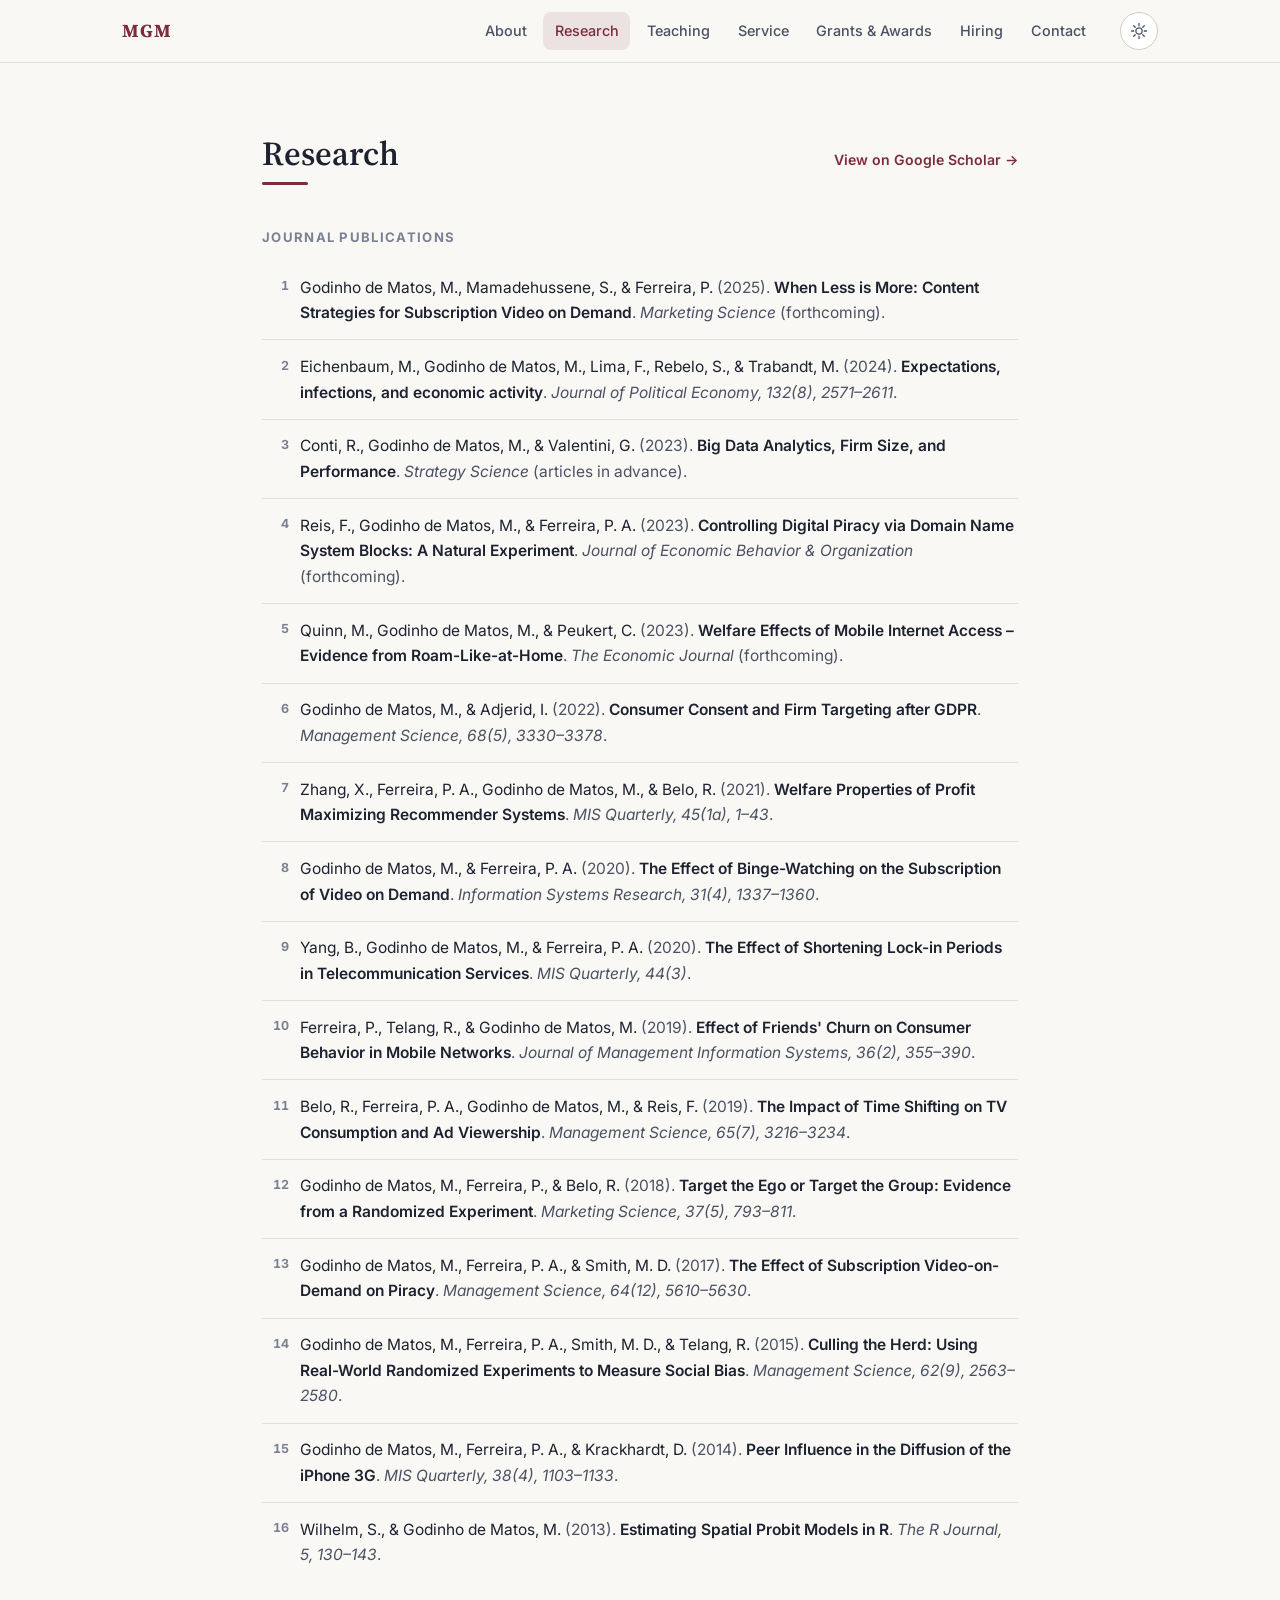
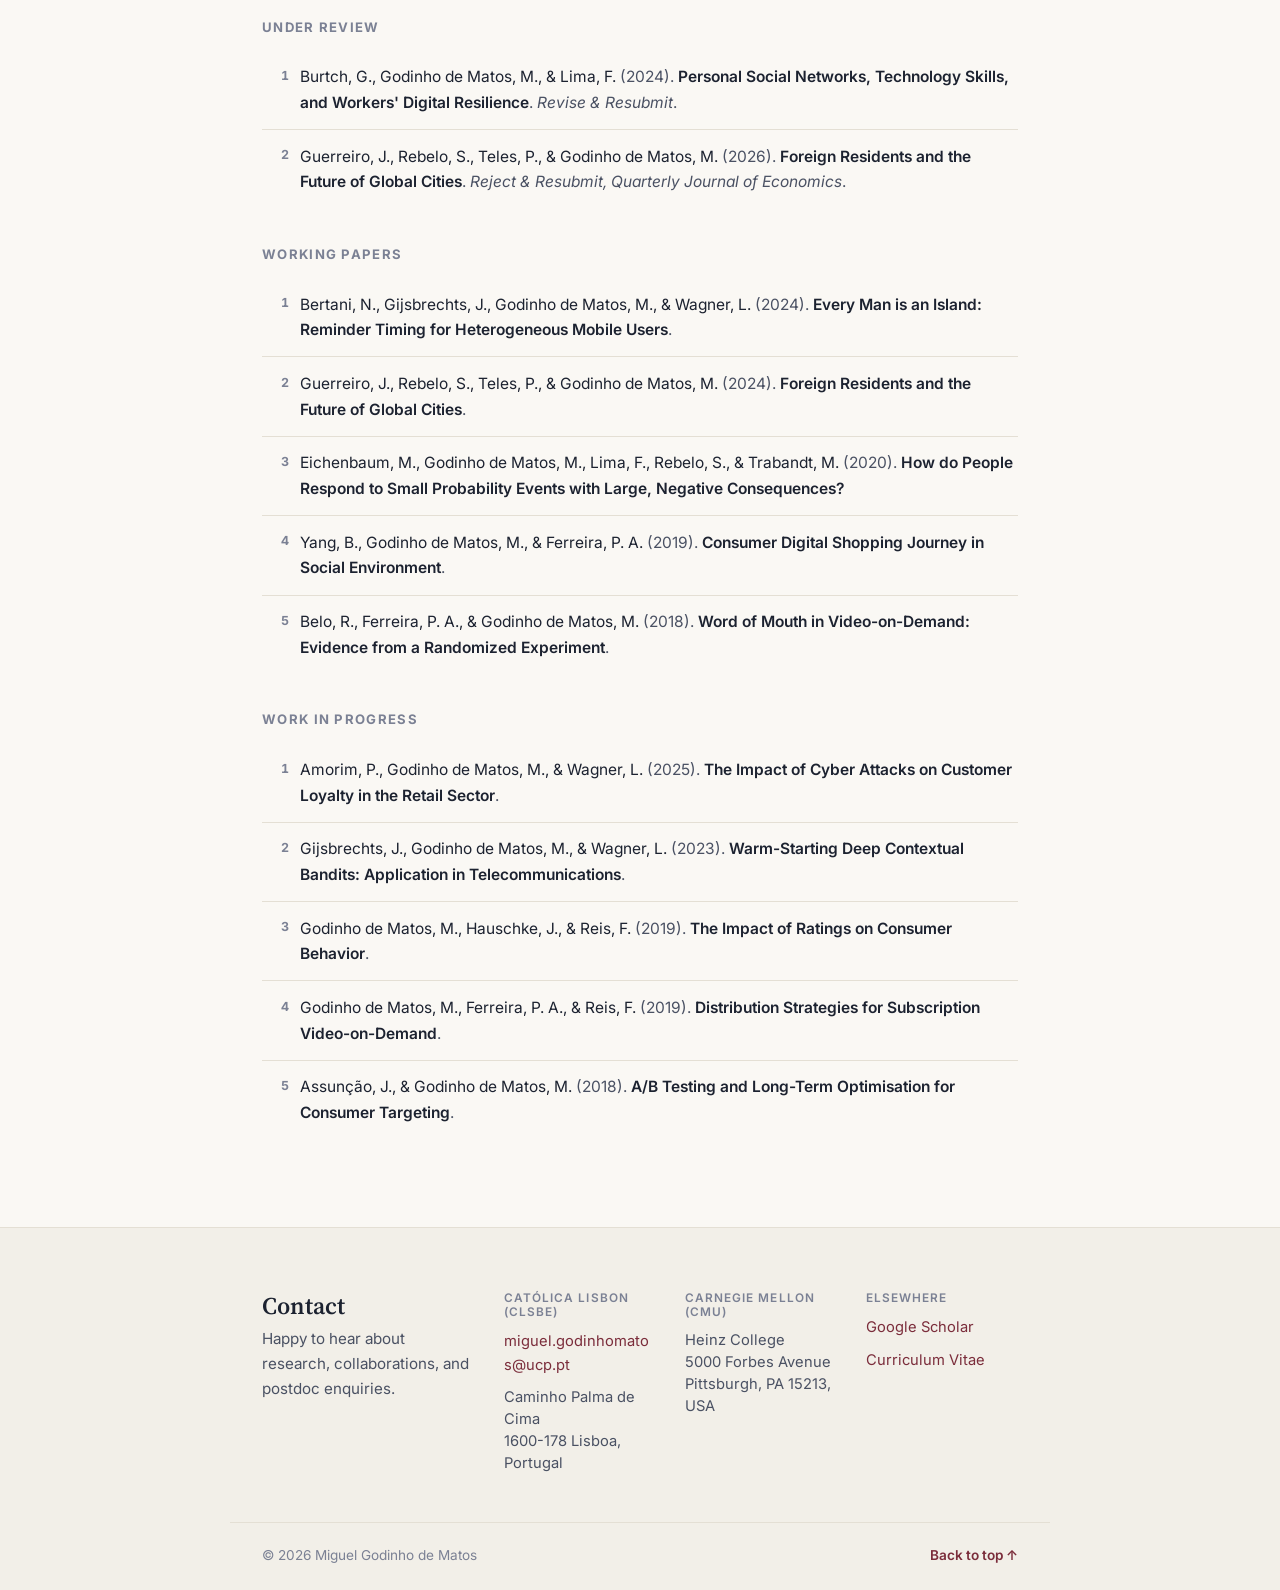
==== research.html @ f08118cf "refactor: multi-page site + content updates - Split the single scrolling page into focused pages (in" ====
<!doctype html>
<html lang="en">
<head>
<meta charset="utf-8" />
<meta name="viewport" content="width=device-width, initial-scale=1" />
<title>Research — Miguel Godinho de Matos</title>
<meta name="description" content="Publications by Miguel Godinho de Matos — journal articles, papers under review, working papers, and work in progress on the economics of digitization, consumer behavior, and big data analytics." />
<meta name="author" content="Miguel Godinho de Matos" />
<link rel="canonical" href="https://miguelgodinhomatos.github.io/research.html" />

<meta property="og:type" content="website" />
<meta property="og:title" content="Research — Miguel Godinho de Matos" />
<meta property="og:description" content="Journal publications, working papers, and work in progress." />
<meta property="og:url" content="https://miguelgodinhomatos.github.io/research.html" />
<meta property="og:image" content="https://miguelgodinhomatos.github.io/assets/headshot.jpg" />
<meta name="twitter:card" content="summary" />

<link rel="icon" href="assets/favicon.svg" type="image/svg+xml" />
<link rel="preconnect" href="https://fonts.googleapis.com" />
<link rel="preconnect" href="https://fonts.gstatic.com" crossorigin />
<link href="https://fonts.googleapis.com/css2?family=Source+Serif+4:ital,opsz,wght@0,8..60,400;0,8..60,500;0,8..60,600;0,8..60,700;1,8..60,400&family=Inter:wght@400;500;600;700&display=swap" rel="stylesheet" />
<link rel="stylesheet" href="css/style.css" />
<script>(function(){try{var t=localStorage.getItem('theme');if(!t){t=window.matchMedia&&window.matchMedia('(prefers-color-scheme: dark)').matches?'dark':'light';}document.documentElement.setAttribute('data-theme',t);}catch(e){}})();</script>
</head>
<body data-page="research">
<a class="skip-link" href="#main">Skip to content</a>

<main id="main">
  <section class="section container" id="research">
    <div class="section__head">
      <h1 class="section__title">Research</h1>
      <a class="section__link" href="https://scholar.google.pt/citations?user=0jWWRpgAAAAJ&amp;hl=pt-PT" target="_blank" rel="noopener">View on Google Scholar →</a>
    </div>

    <h2 class="subhead">Journal Publications</h2>
    <ol class="pubs">
      <li><span class="pub-authors">Godinho de Matos, M., Mamadehussene, S., &amp; Ferreira, P.</span> (2025). <span class="pub-title">When Less is More: Content Strategies for Subscription Video on Demand</span>. <span class="pub-venue">Marketing Science</span> (forthcoming).</li>
      <li><span class="pub-authors">Eichenbaum, M., Godinho de Matos, M., Lima, F., Rebelo, S., &amp; Trabandt, M.</span> (2024). <span class="pub-title">Expectations, infections, and economic activity</span>. <span class="pub-venue">Journal of Political Economy, 132(8), 2571–2611</span>.</li>
      <li><span class="pub-authors">Conti, R., Godinho de Matos, M., &amp; Valentini, G.</span> (2023). <span class="pub-title">Big Data Analytics, Firm Size, and Performance</span>. <span class="pub-venue">Strategy Science</span> (articles in advance).</li>
      <li><span class="pub-authors">Reis, F., Godinho de Matos, M., &amp; Ferreira, P. A.</span> (2023). <span class="pub-title">Controlling Digital Piracy via Domain Name System Blocks: A Natural Experiment</span>. <span class="pub-venue">Journal of Economic Behavior &amp; Organization</span> (forthcoming).</li>
      <li><span class="pub-authors">Quinn, M., Godinho de Matos, M., &amp; Peukert, C.</span> (2023). <span class="pub-title">Welfare Effects of Mobile Internet Access – Evidence from Roam-Like-at-Home</span>. <span class="pub-venue">The Economic Journal</span> (forthcoming).</li>
      <li><span class="pub-authors">Godinho de Matos, M., &amp; Adjerid, I.</span> (2022). <span class="pub-title">Consumer Consent and Firm Targeting after GDPR</span>. <span class="pub-venue">Management Science, 68(5), 3330–3378</span>.</li>
      <li><span class="pub-authors">Zhang, X., Ferreira, P. A., Godinho de Matos, M., &amp; Belo, R.</span> (2021). <span class="pub-title">Welfare Properties of Profit Maximizing Recommender Systems</span>. <span class="pub-venue">MIS Quarterly, 45(1a), 1–43</span>.</li>
      <li><span class="pub-authors">Godinho de Matos, M., &amp; Ferreira, P. A.</span> (2020). <span class="pub-title">The Effect of Binge-Watching on the Subscription of Video on Demand</span>. <span class="pub-venue">Information Systems Research, 31(4), 1337–1360</span>.</li>
      <li><span class="pub-authors">Yang, B., Godinho de Matos, M., &amp; Ferreira, P. A.</span> (2020). <span class="pub-title">The Effect of Shortening Lock-in Periods in Telecommunication Services</span>. <span class="pub-venue">MIS Quarterly, 44(3)</span>.</li>
      <li><span class="pub-authors">Ferreira, P., Telang, R., &amp; Godinho de Matos, M.</span> (2019). <span class="pub-title">Effect of Friends' Churn on Consumer Behavior in Mobile Networks</span>. <span class="pub-venue">Journal of Management Information Systems, 36(2), 355–390</span>.</li>
      <li><span class="pub-authors">Belo, R., Ferreira, P. A., Godinho de Matos, M., &amp; Reis, F.</span> (2019). <span class="pub-title">The Impact of Time Shifting on TV Consumption and Ad Viewership</span>. <span class="pub-venue">Management Science, 65(7), 3216–3234</span>.</li>
      <li><span class="pub-authors">Godinho de Matos, M., Ferreira, P., &amp; Belo, R.</span> (2018). <span class="pub-title">Target the Ego or Target the Group: Evidence from a Randomized Experiment</span>. <span class="pub-venue">Marketing Science, 37(5), 793–811</span>.</li>
      <li><span class="pub-authors">Godinho de Matos, M., Ferreira, P. A., &amp; Smith, M. D.</span> (2017). <span class="pub-title">The Effect of Subscription Video-on-Demand on Piracy</span>. <span class="pub-venue">Management Science, 64(12), 5610–5630</span>.</li>
      <li><span class="pub-authors">Godinho de Matos, M., Ferreira, P. A., Smith, M. D., &amp; Telang, R.</span> (2015). <span class="pub-title">Culling the Herd: Using Real-World Randomized Experiments to Measure Social Bias</span>. <span class="pub-venue">Management Science, 62(9), 2563–2580</span>.</li>
      <li><span class="pub-authors">Godinho de Matos, M., Ferreira, P. A., &amp; Krackhardt, D.</span> (2014). <span class="pub-title">Peer Influence in the Diffusion of the iPhone 3G</span>. <span class="pub-venue">MIS Quarterly, 38(4), 1103–1133</span>.</li>
      <li><span class="pub-authors">Wilhelm, S., &amp; Godinho de Matos, M.</span> (2013). <span class="pub-title">Estimating Spatial Probit Models in R</span>. <span class="pub-venue">The R Journal, 5, 130–143</span>.</li>
    </ol>

    <h2 class="subhead">Under Review</h2>
    <ol class="pubs">
      <li><span class="pub-authors">Burtch, G., Godinho de Matos, M., &amp; Lima, F.</span> (2024). <span class="pub-title">Personal Social Networks, Technology Skills, and Workers' Digital Resilience</span>. <span class="pub-venue">Revise &amp; Resubmit</span>.</li>
      <li><span class="pub-authors">Guerreiro, J., Rebelo, S., Teles, P., &amp; Godinho de Matos, M.</span> (2026). <span class="pub-title">Foreign Residents and the Future of Global Cities</span>. <span class="pub-venue">Reject &amp; Resubmit, Quarterly Journal of Economics</span>.</li>
    </ol>

    <h2 class="subhead">Working Papers</h2>
    <ol class="pubs">
      <li><span class="pub-authors">Bertani, N., Gijsbrechts, J., Godinho de Matos, M., &amp; Wagner, L.</span> (2024). <span class="pub-title">Every Man is an Island: Reminder Timing for Heterogeneous Mobile Users</span>.</li>
      <li><span class="pub-authors">Guerreiro, J., Rebelo, S., Teles, P., &amp; Godinho de Matos, M.</span> (2024). <span class="pub-title">Foreign Residents and the Future of Global Cities</span>.</li>
      <li><span class="pub-authors">Eichenbaum, M., Godinho de Matos, M., Lima, F., Rebelo, S., &amp; Trabandt, M.</span> (2020). <span class="pub-title">How do People Respond to Small Probability Events with Large, Negative Consequences?</span></li>
      <li><span class="pub-authors">Yang, B., Godinho de Matos, M., &amp; Ferreira, P. A.</span> (2019). <span class="pub-title">Consumer Digital Shopping Journey in Social Environment</span>.</li>
      <li><span class="pub-authors">Belo, R., Ferreira, P. A., &amp; Godinho de Matos, M.</span> (2018). <span class="pub-title">Word of Mouth in Video-on-Demand: Evidence from a Randomized Experiment</span>.</li>
    </ol>

    <h2 class="subhead">Work in Progress</h2>
    <ol class="pubs">
      <li><span class="pub-authors">Amorim, P., Godinho de Matos, M., &amp; Wagner, L.</span> (2025). <span class="pub-title">The Impact of Cyber Attacks on Customer Loyalty in the Retail Sector</span>.</li>
      <li><span class="pub-authors">Gijsbrechts, J., Godinho de Matos, M., &amp; Wagner, L.</span> (2023). <span class="pub-title">Warm-Starting Deep Contextual Bandits: Application in Telecommunications</span>.</li>
      <li><span class="pub-authors">Godinho de Matos, M., Hauschke, J., &amp; Reis, F.</span> (2019). <span class="pub-title">The Impact of Ratings on Consumer Behavior</span>.</li>
      <li><span class="pub-authors">Godinho de Matos, M., Ferreira, P. A., &amp; Reis, F.</span> (2019). <span class="pub-title">Distribution Strategies for Subscription Video-on-Demand</span>.</li>
      <li><span class="pub-authors">Assunção, J., &amp; Godinho de Matos, M.</span> (2018). <span class="pub-title">A/B Testing and Long-Term Optimisation for Consumer Targeting</span>.</li>
    </ol>
  </section>
</main>

<script src="js/layout.js"></script>
</body>
</html>
---- css/style.css ----
/* ============================================================
   Miguel Godinho de Matos — refined academic design system
   ============================================================ */

:root {
  /* Light theme */
  --bg:          #faf8f4;
  --bg-elev:     #ffffff;
  --bg-sunk:     #f2efe8;
  --text:        #1c2230;
  --text-soft:   #4a5163;
  --text-mute:   #7b8194;
  --accent:      #7b2d3b;
  --accent-soft: #a24455;
  --border:      #e4dfd4;
  --border-strong:#d3ccbd;
  --shadow:      0 1px 2px rgba(28,34,48,.04), 0 8px 24px rgba(28,34,48,.06);
  --ring:        rgba(123,45,59,.35);

  --serif: "Source Serif 4", Georgia, "Times New Roman", serif;
  --sans: "Inter", -apple-system, BlinkMacSystemFont, "Segoe UI", Roboto, sans-serif;

  --maxw: 820px;
  --gap: clamp(1.25rem, 4vw, 3rem);
  --radius: 12px;
}

[data-theme="dark"] {
  --bg:          #16161a;
  --bg-elev:     #1e1e24;
  --bg-sunk:     #101013;
  --text:        #ece7dd;
  --text-soft:   #b9b3a7;
  --text-mute:   #8b8578;
  --accent:      #d98a97;
  --accent-soft: #e6a4af;
  --border:      #2c2c34;
  --border-strong:#3a3a44;
  --shadow:      0 1px 2px rgba(0,0,0,.3), 0 10px 30px rgba(0,0,0,.35);
  --ring:        rgba(217,138,151,.4);
}

* { box-sizing: border-box; }

html { scroll-behavior: smooth; }
@media (prefers-reduced-motion: reduce) { html { scroll-behavior: auto; } }

body {
  margin: 0;
  padding-top: 62px; /* reserve fixed-header height so injected nav causes no jump */
  font-family: var(--sans);
  font-size: 1.02rem;
  line-height: 1.65;
  color: var(--text);
  background: var(--bg);
  -webkit-font-smoothing: antialiased;
  text-rendering: optimizeLegibility;
  transition: background-color .3s ease, color .3s ease;
}

[id] { scroll-margin-top: 78px; } /* keep anchored targets clear of the fixed header */

.container { width: 100%; max-width: var(--maxw); margin: 0 auto; padding: 0 clamp(1.1rem, 5vw, 2rem); }

a { color: var(--accent); text-decoration: none; }
a:hover { color: var(--accent-soft); text-decoration: underline; text-underline-offset: 3px; }

h1, h2, h3 { font-family: var(--serif); font-weight: 600; line-height: 1.15; color: var(--text); }

:focus-visible { outline: 3px solid var(--ring); outline-offset: 3px; border-radius: 4px; }

.skip-link {
  position: absolute; left: -999px; top: 0; z-index: 200;
  background: var(--accent); color: #fff; padding: .6rem 1rem; border-radius: 0 0 8px 0;
}
.skip-link:focus { left: 0; }

/* ---------- Header / nav ---------- */
.site-header {
  position: fixed; top: 0; left: 0; right: 0; z-index: 100;
  background: color-mix(in srgb, var(--bg) 90%, transparent);
  backdrop-filter: saturate(180%) blur(12px);
  border-bottom: 1px solid var(--border);
}
.nav { display: flex; align-items: center; gap: 1rem; height: 62px; max-width: 1100px; }
.nav__brand { display: flex; align-items: center; }
.nav__monogram {
  font-family: var(--serif); font-weight: 700; letter-spacing: .06em;
  font-size: 1.15rem; color: var(--accent);
}
.nav__monogram:hover { color: var(--accent-soft); }

.nav__menu {
  display: flex; gap: .35rem; list-style: none; margin: 0; padding: 0;
  margin-left: auto;
}
.nav__menu a {
  display: block; color: var(--text-soft); font-size: .9rem; font-weight: 500;
  padding: .45rem .7rem; border-radius: 8px; text-decoration: none;
  transition: color .2s, background-color .2s;
}
.nav__menu a:hover { color: var(--text); background: var(--bg-sunk); }
.nav__menu a.is-active { color: var(--accent); background: color-mix(in srgb, var(--accent) 10%, transparent); }

.nav__toggle { display: none; }

.theme-toggle {
  margin-left: .4rem; flex: none;
  width: 38px; height: 38px; padding: 0; border-radius: 50%;
  border: 1px solid var(--border-strong); background: var(--bg-elev);
  color: var(--text-soft); cursor: pointer; display: grid; place-items: center;
  transition: background-color .2s, color .2s, border-color .2s;
}
.theme-toggle:hover { color: var(--accent); border-color: var(--accent); }
.theme-toggle svg { width: 18px; height: 18px; fill: none; stroke: currentColor; stroke-width: 1.7; stroke-linecap: round; stroke-linejoin: round; }
.theme-toggle__moon { display: none; }
[data-theme="dark"] .theme-toggle__sun { display: none; }
[data-theme="dark"] .theme-toggle__moon { display: block; }

/* ---------- Hero ---------- */
.hero {
  display: grid; grid-template-columns: 260px 1fr; gap: clamp(1.5rem, 5vw, 3.5rem);
  align-items: center; padding: clamp(2.5rem, 7vw, 5rem) clamp(1.1rem, 5vw, 2rem);
  max-width: 1000px;
}
.hero__photo img {
  width: 100%; max-width: 260px; height: auto; border-radius: var(--radius);
  box-shadow: var(--shadow); border: 1px solid var(--border);
  display: block;
}
.hero__eyebrow { color: var(--text-mute); font-size: .82rem; letter-spacing: .14em; text-transform: uppercase; margin: 0 0 .5rem; }
.hero__name { font-size: clamp(2.4rem, 6vw, 3.6rem); margin: 0 0 .5rem; letter-spacing: -.01em; }
.hero__title { font-size: clamp(1.05rem, 2.5vw, 1.3rem); color: var(--accent); font-weight: 600; margin: 0 0 1.2rem; }
.hero__affil { list-style: none; margin: 0 0 1.6rem; padding: 0; color: var(--text-soft); font-size: .96rem; }
.hero__affil li { padding: .12rem 0 .12rem 1.1rem; position: relative; }
.hero__affil li::before { content: ""; position: absolute; left: 0; top: .72em; width: 6px; height: 6px; border-radius: 50%; background: var(--accent); opacity: .55; }

.hero__actions { display: flex; flex-wrap: wrap; gap: .7rem; }
.btn {
  display: inline-block; padding: .6rem 1.15rem; border-radius: 999px;
  border: 1px solid var(--border-strong); background: var(--bg-elev);
  color: var(--text); font-size: .9rem; font-weight: 600; text-decoration: none;
  transition: transform .15s, background-color .2s, border-color .2s, color .2s;
}
.btn:hover { text-decoration: none; border-color: var(--accent); color: var(--accent); transform: translateY(-1px); }
.btn--primary { background: var(--accent); border-color: var(--accent); color: #fff; }
.btn--primary:hover { background: var(--accent-soft); border-color: var(--accent-soft); color: #fff; }

/* ---------- Sections ---------- */
.section { padding: clamp(2.5rem, 6vw, 4.5rem) clamp(1.1rem, 5vw, 2rem); border-top: 1px solid var(--border); }
main > .section:first-child { border-top: 0; } /* dedicated pages: no rule under the header */
.section__title { font-size: clamp(1.6rem, 4vw, 2.1rem); margin: 0 0 1.6rem; }
.section__title::after { content: ""; display: block; width: 46px; height: 3px; background: var(--accent); margin-top: .6rem; border-radius: 2px; }
.section__head { display: flex; align-items: baseline; justify-content: space-between; flex-wrap: wrap; gap: .5rem; }
.section__head .section__title { margin-bottom: 1.4rem; }
.section__link { font-size: .88rem; font-weight: 600; white-space: nowrap; }

.subhead {
  font-family: var(--sans); font-size: .82rem; font-weight: 700; letter-spacing: .1em;
  text-transform: uppercase; color: var(--text-mute); margin: 2.4rem 0 1rem;
}
.subhead:first-of-type { margin-top: 1.4rem; }

.section__more { margin: 2rem 0 0; }
.section__more a { font-weight: 600; }

.prose p { color: var(--text-soft); margin: 0 0 1rem; }
.prose strong, .feature-list strong { color: var(--text); }

.feature-list { list-style: none; margin: 1.2rem 0 0; padding: 0; }
.feature-list li { position: relative; padding: 0 0 0 1.4rem; margin-bottom: .8rem; color: var(--text-soft); }
.feature-list li::before { content: ""; position: absolute; left: 0; top: .58em; width: 8px; height: 8px; border-radius: 2px; background: var(--accent); opacity: .6; transform: rotate(45deg); }

/* Education timeline */
.timeline { list-style: none; margin: 0; padding: 0; }
.timeline li { display: flex; gap: 1.1rem; padding: .55rem 0; border-bottom: 1px dashed var(--border); }
.timeline li:last-child { border-bottom: 0; }
.timeline__year { flex: none; width: 3.4rem; color: var(--accent); font-variant-numeric: tabular-nums; font-weight: 600; font-size: .95rem; padding-top: .05rem; }
.timeline__body { color: var(--text-soft); }

/* Publications */
.pubs { list-style: none; counter-reset: pub; margin: 0; padding: 0; }
.pubs li {
  counter-increment: pub; position: relative;
  padding: .85rem 0 .85rem 2.4rem; border-bottom: 1px solid var(--border);
  color: var(--text-soft); font-size: .97rem;
}
.pubs li:last-child { border-bottom: 0; }
.pubs li::before {
  content: counter(pub); position: absolute; left: 0; top: .95rem;
  font-variant-numeric: tabular-nums; font-size: .78rem; font-weight: 700;
  color: var(--text-mute); width: 1.7rem; text-align: right;
}
.pub-authors { color: var(--text); }
.pub-title { color: var(--text); font-weight: 600; }
a.pub-title:hover { color: var(--accent); }
.pub-venue { font-style: italic; }

/* Cards */
.cards { display: grid; grid-template-columns: repeat(auto-fit, minmax(230px, 1fr)); gap: 1rem; margin-top: 1rem; }
.card { background: var(--bg-elev); border: 1px solid var(--border); border-radius: var(--radius); padding: 1.3rem 1.4rem; box-shadow: var(--shadow); }
.card__title { font-size: 1.08rem; margin: 0 0 .8rem; }
.card__list { list-style: none; margin: 0; padding: 0; }
.card__list li { padding: .35rem 0; color: var(--text-soft); border-bottom: 1px solid var(--border); font-size: .94rem; }
.card__list li:last-child { border-bottom: 0; }
.tag { display: inline-block; font-size: .72rem; font-weight: 600; color: var(--accent); background: color-mix(in srgb, var(--accent) 12%, transparent); padding: .1rem .5rem; border-radius: 999px; margin-left: .3rem; white-space: nowrap; }

/* Definition-style lists (service, awards) */
.dl-list { list-style: none; margin: 0; padding: 0; }
.dl-list li { position: relative; padding: .6rem 0 .6rem 8.7rem; border-bottom: 1px solid var(--border); color: var(--text-soft); font-size: .96rem; }
.dl-list li:last-child { border-bottom: 0; }
.dl-list__when { position: absolute; left: 0; top: .6rem; width: 7.6rem; color: var(--accent); font-weight: 600; font-size: .88rem; font-variant-numeric: tabular-nums; }
.dl-list em { font-style: italic; }

/* Grants table */
.table-wrap { overflow-x: auto; border: 1px solid var(--border); border-radius: var(--radius); }
.grants-table { width: 100%; border-collapse: collapse; font-size: .94rem; min-width: 420px; }
.grants-table th, .grants-table td { text-align: left; padding: .7rem 1rem; border-bottom: 1px solid var(--border); }
.grants-table thead th { background: var(--bg-sunk); color: var(--text-mute); font-family: var(--sans); font-size: .76rem; letter-spacing: .08em; text-transform: uppercase; font-weight: 700; }
.grants-table tbody tr:last-child td { border-bottom: 0; }
.grants-table td:first-child { color: var(--accent); font-weight: 600; font-variant-numeric: tabular-nums; white-space: nowrap; }
.grants-table td:last-child { text-align: right; font-variant-numeric: tabular-nums; white-space: nowrap; color: var(--text); }

/* ---------- Footer ---------- */
.site-footer { background: var(--bg-sunk); border-top: 1px solid var(--border); padding: clamp(2.5rem, 6vw, 4rem) 0 1.5rem; margin-top: 1rem; }
.footer__grid { display: grid; grid-template-columns: 1.4fr 1fr 1fr 1fr; gap: 1.8rem; }
.footer__title { font-size: 1.5rem; margin: 0 0 .4rem; }
.footer__lead { color: var(--text-soft); font-size: .95rem; margin: 0; max-width: 22ch; }
.footer__label { font-family: var(--sans); font-size: .74rem; letter-spacing: .09em; text-transform: uppercase; color: var(--text-mute); margin: 0 0 .6rem; }
.footer__col p { margin: 0 0 .5rem; font-size: .92rem; color: var(--text-soft); word-break: break-word; }
.footer__addr { color: var(--text-mute); font-size: .86rem; line-height: 1.5; }
.footer__base { display: flex; justify-content: space-between; align-items: center; flex-wrap: wrap; gap: .5rem; margin-top: 2.5rem; padding-top: 1.3rem; border-top: 1px solid var(--border); color: var(--text-mute); font-size: .85rem; }
.footer__base p { margin: 0; }
.footer__totop { font-weight: 600; }

/* ---------- Responsive ---------- */
@media (max-width: 820px) {
  .footer__grid { grid-template-columns: 1fr 1fr; }
}

@media (max-width: 720px) {
  .nav__toggle {
    display: flex; flex-direction: column; justify-content: center; gap: 5px;
    margin-left: auto; width: 40px; height: 40px; padding: 0;
    background: none; border: 0; cursor: pointer;
  }
  .nav__toggle span { display: block; width: 22px; height: 2px; background: var(--text); border-radius: 2px; transition: transform .25s, opacity .2s; }
  .nav__toggle[aria-expanded="true"] span:nth-child(1) { transform: translateY(7px) rotate(45deg); }
  .nav__toggle[aria-expanded="true"] span:nth-child(2) { opacity: 0; }
  .nav__toggle[aria-expanded="true"] span:nth-child(3) { transform: translateY(-7px) rotate(-45deg); }

  .nav__menu {
    position: absolute; top: 62px; left: 0; right: 0;
    flex-direction: column; gap: 0; margin: 0;
    background: var(--bg-elev); border-bottom: 1px solid var(--border);
    box-shadow: var(--shadow);
    max-height: 0; overflow: hidden; transition: max-height .3s ease;
  }
  .nav__menu.is-open { max-height: 70vh; }
  .nav__menu li { border-bottom: 1px solid var(--border); }
  .nav__menu a { padding: .85rem clamp(1.1rem, 5vw, 2rem); border-radius: 0; }

  .hero { grid-template-columns: 1fr; text-align: left; }
  .hero__photo { max-width: 190px; }

  .timeline li { flex-direction: column; gap: .15rem; }
  .timeline__year { width: auto; }
  .dl-list li { padding-left: 0; }
  .dl-list__when { position: static; display: block; width: auto; margin-bottom: .15rem; }
}
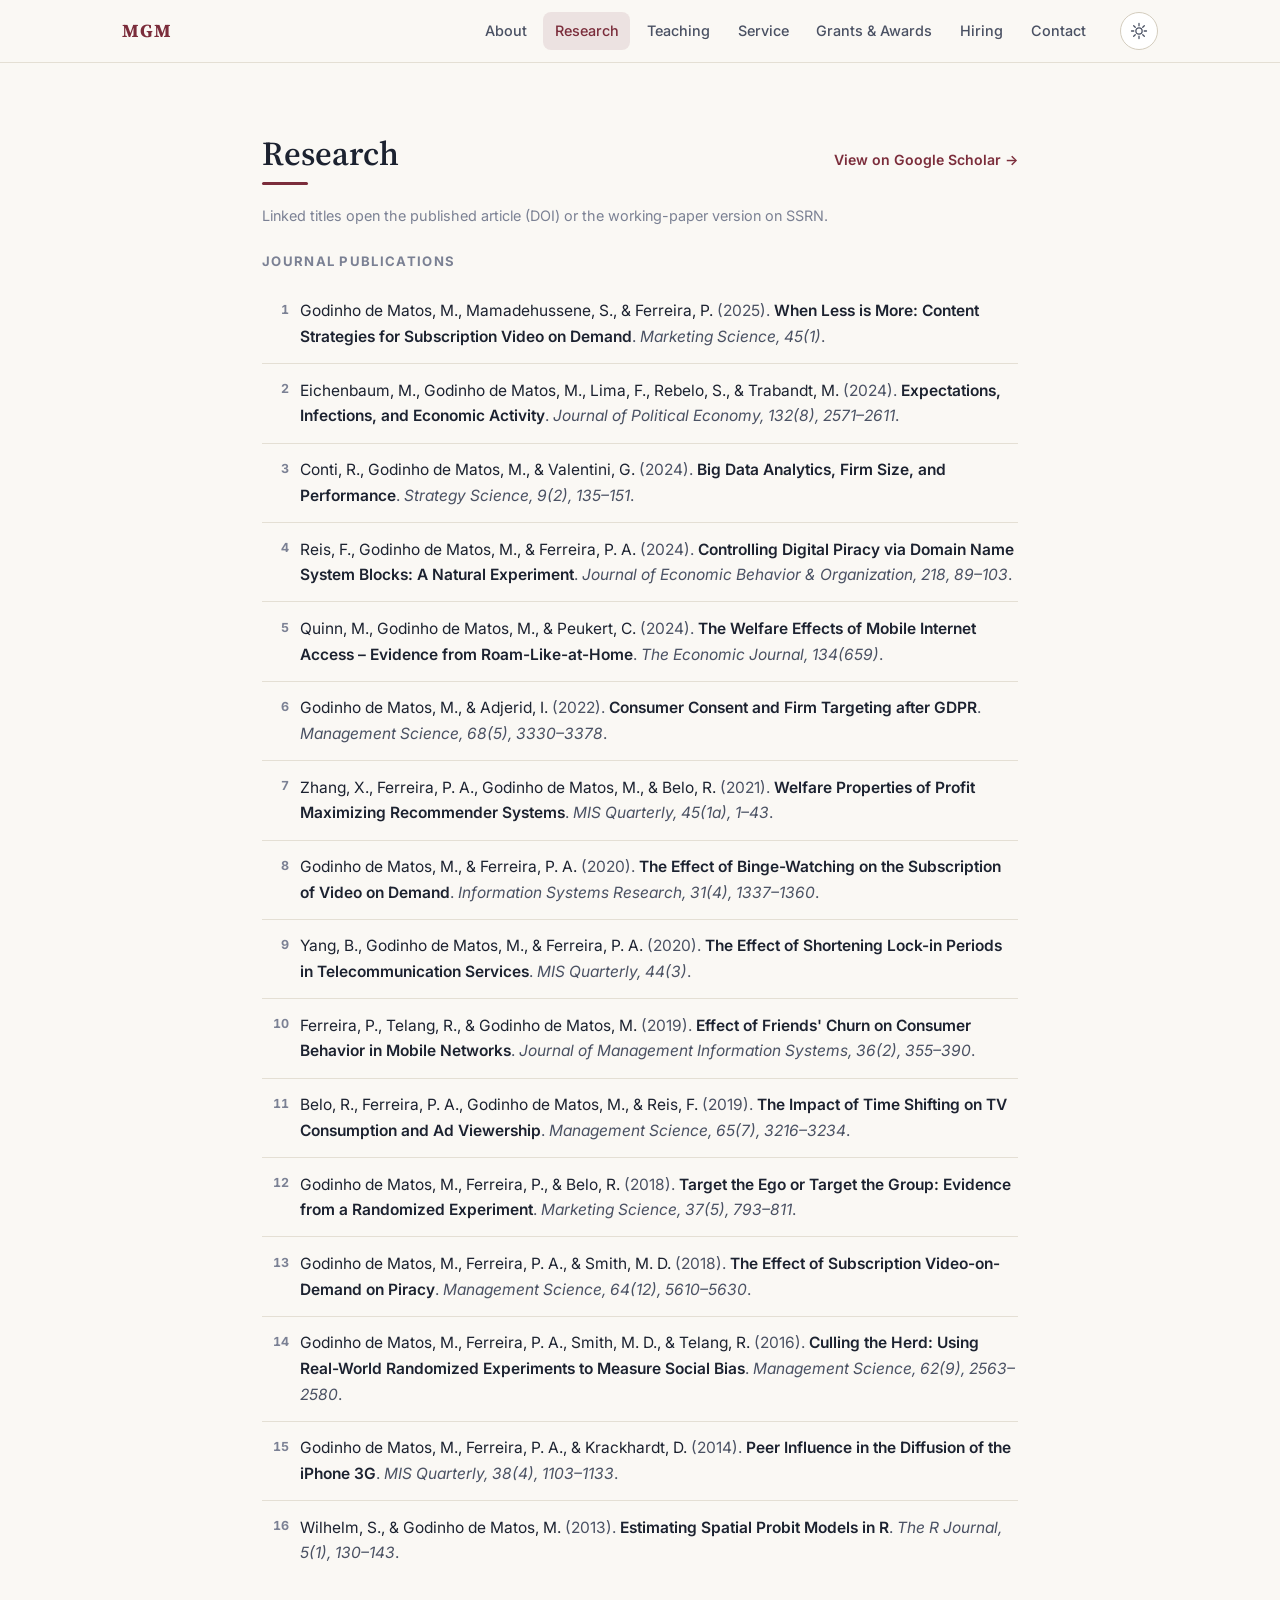
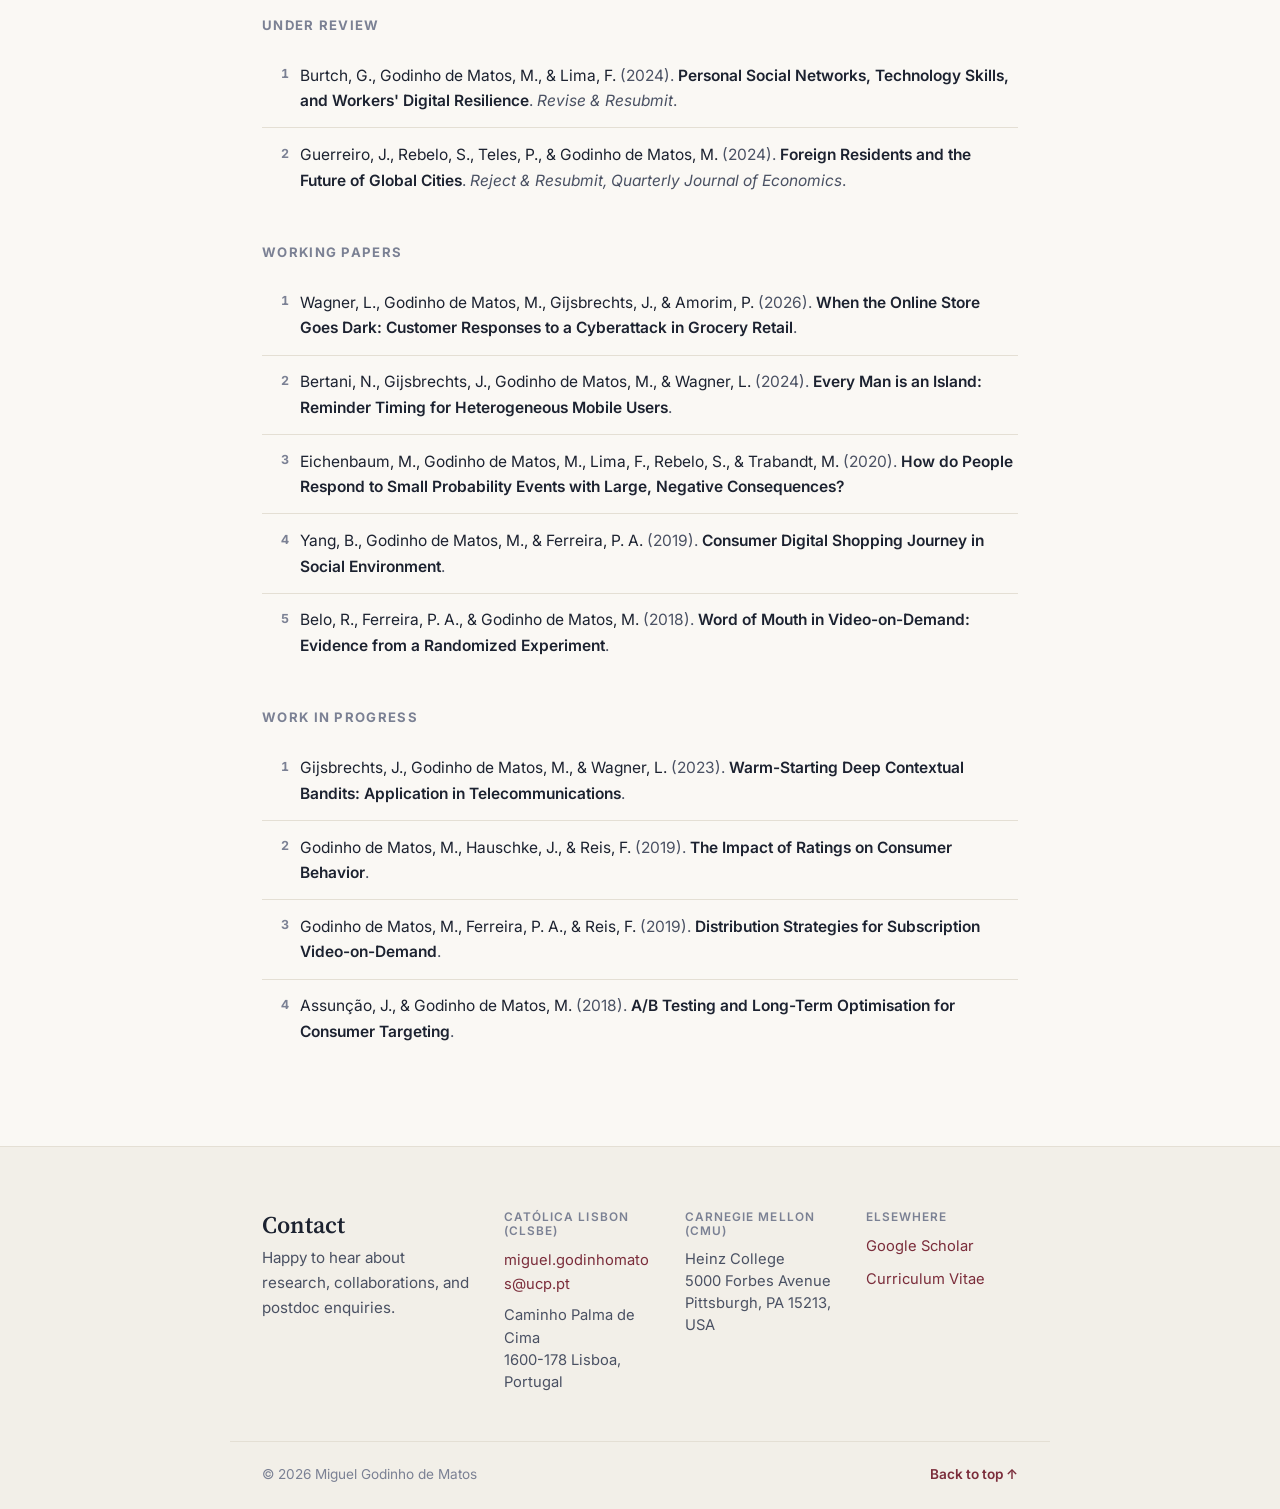
==== commit b7d95247: "content: real publication links + status/hack-paper fixes - Replace broken Google Scholar *search* l" ====
--- a/research.html
+++ b/research.html
@@ -29,39 +29,40 @@
   <section class="section container" id="research">
     <div class="section__head">
       <h1 class="section__title">Research</h1>
-      <a class="section__link" href="https://scholar.google.pt/citations?user=0jWWRpgAAAAJ&amp;hl=pt-PT" target="_blank" rel="noopener">View on Google Scholar →</a>
+      <a class="section__link" href="https://scholar.google.pt/citations?user=0jWWRpgAAAAJ&amp;hl=en" target="_blank" rel="noopener">View on Google Scholar →</a>
     </div>
+    <p class="prose research-note">Linked titles open the published article (DOI) or the working-paper version on SSRN.</p>
 
     <h2 class="subhead">Journal Publications</h2>
     <ol class="pubs">
-      <li><span class="pub-authors">Godinho de Matos, M., Mamadehussene, S., &amp; Ferreira, P.</span> (2025). <span class="pub-title">When Less is More: Content Strategies for Subscription Video on Demand</span>. <span class="pub-venue">Marketing Science</span> (forthcoming).</li>
-      <li><span class="pub-authors">Eichenbaum, M., Godinho de Matos, M., Lima, F., Rebelo, S., &amp; Trabandt, M.</span> (2024). <span class="pub-title">Expectations, infections, and economic activity</span>. <span class="pub-venue">Journal of Political Economy, 132(8), 2571–2611</span>.</li>
-      <li><span class="pub-authors">Conti, R., Godinho de Matos, M., &amp; Valentini, G.</span> (2023). <span class="pub-title">Big Data Analytics, Firm Size, and Performance</span>. <span class="pub-venue">Strategy Science</span> (articles in advance).</li>
-      <li><span class="pub-authors">Reis, F., Godinho de Matos, M., &amp; Ferreira, P. A.</span> (2023). <span class="pub-title">Controlling Digital Piracy via Domain Name System Blocks: A Natural Experiment</span>. <span class="pub-venue">Journal of Economic Behavior &amp; Organization</span> (forthcoming).</li>
-      <li><span class="pub-authors">Quinn, M., Godinho de Matos, M., &amp; Peukert, C.</span> (2023). <span class="pub-title">Welfare Effects of Mobile Internet Access – Evidence from Roam-Like-at-Home</span>. <span class="pub-venue">The Economic Journal</span> (forthcoming).</li>
-      <li><span class="pub-authors">Godinho de Matos, M., &amp; Adjerid, I.</span> (2022). <span class="pub-title">Consumer Consent and Firm Targeting after GDPR</span>. <span class="pub-venue">Management Science, 68(5), 3330–3378</span>.</li>
-      <li><span class="pub-authors">Zhang, X., Ferreira, P. A., Godinho de Matos, M., &amp; Belo, R.</span> (2021). <span class="pub-title">Welfare Properties of Profit Maximizing Recommender Systems</span>. <span class="pub-venue">MIS Quarterly, 45(1a), 1–43</span>.</li>
-      <li><span class="pub-authors">Godinho de Matos, M., &amp; Ferreira, P. A.</span> (2020). <span class="pub-title">The Effect of Binge-Watching on the Subscription of Video on Demand</span>. <span class="pub-venue">Information Systems Research, 31(4), 1337–1360</span>.</li>
-      <li><span class="pub-authors">Yang, B., Godinho de Matos, M., &amp; Ferreira, P. A.</span> (2020). <span class="pub-title">The Effect of Shortening Lock-in Periods in Telecommunication Services</span>. <span class="pub-venue">MIS Quarterly, 44(3)</span>.</li>
-      <li><span class="pub-authors">Ferreira, P., Telang, R., &amp; Godinho de Matos, M.</span> (2019). <span class="pub-title">Effect of Friends' Churn on Consumer Behavior in Mobile Networks</span>. <span class="pub-venue">Journal of Management Information Systems, 36(2), 355–390</span>.</li>
-      <li><span class="pub-authors">Belo, R., Ferreira, P. A., Godinho de Matos, M., &amp; Reis, F.</span> (2019). <span class="pub-title">The Impact of Time Shifting on TV Consumption and Ad Viewership</span>. <span class="pub-venue">Management Science, 65(7), 3216–3234</span>.</li>
-      <li><span class="pub-authors">Godinho de Matos, M., Ferreira, P., &amp; Belo, R.</span> (2018). <span class="pub-title">Target the Ego or Target the Group: Evidence from a Randomized Experiment</span>. <span class="pub-venue">Marketing Science, 37(5), 793–811</span>.</li>
-      <li><span class="pub-authors">Godinho de Matos, M., Ferreira, P. A., &amp; Smith, M. D.</span> (2017). <span class="pub-title">The Effect of Subscription Video-on-Demand on Piracy</span>. <span class="pub-venue">Management Science, 64(12), 5610–5630</span>.</li>
-      <li><span class="pub-authors">Godinho de Matos, M., Ferreira, P. A., Smith, M. D., &amp; Telang, R.</span> (2015). <span class="pub-title">Culling the Herd: Using Real-World Randomized Experiments to Measure Social Bias</span>. <span class="pub-venue">Management Science, 62(9), 2563–2580</span>.</li>
-      <li><span class="pub-authors">Godinho de Matos, M., Ferreira, P. A., &amp; Krackhardt, D.</span> (2014). <span class="pub-title">Peer Influence in the Diffusion of the iPhone 3G</span>. <span class="pub-venue">MIS Quarterly, 38(4), 1103–1133</span>.</li>
-      <li><span class="pub-authors">Wilhelm, S., &amp; Godinho de Matos, M.</span> (2013). <span class="pub-title">Estimating Spatial Probit Models in R</span>. <span class="pub-venue">The R Journal, 5, 130–143</span>.</li>
+      <li><span class="pub-authors">Godinho de Matos, M., Mamadehussene, S., &amp; Ferreira, P.</span> (2025). <a class="pub-title" href="https://doi.org/10.1287/mksc.2023.0106" target="_blank" rel="noopener">When Less is More: Content Strategies for Subscription Video on Demand</a>. <span class="pub-venue">Marketing Science, 45(1)</span>.</li>
+      <li><span class="pub-authors">Eichenbaum, M., Godinho de Matos, M., Lima, F., Rebelo, S., &amp; Trabandt, M.</span> (2024). <a class="pub-title" href="https://doi.org/10.1086/729449" target="_blank" rel="noopener">Expectations, Infections, and Economic Activity</a>. <span class="pub-venue">Journal of Political Economy, 132(8), 2571–2611</span>.</li>
+      <li><span class="pub-authors">Conti, R., Godinho de Matos, M., &amp; Valentini, G.</span> (2024). <a class="pub-title" href="https://doi.org/10.1287/stsc.2022.0007" target="_blank" rel="noopener">Big Data Analytics, Firm Size, and Performance</a>. <span class="pub-venue">Strategy Science, 9(2), 135–151</span>.</li>
+      <li><span class="pub-authors">Reis, F., Godinho de Matos, M., &amp; Ferreira, P. A.</span> (2024). <a class="pub-title" href="https://doi.org/10.1016/j.jebo.2023.12.005" target="_blank" rel="noopener">Controlling Digital Piracy via Domain Name System Blocks: A Natural Experiment</a>. <span class="pub-venue">Journal of Economic Behavior &amp; Organization, 218, 89–103</span>.</li>
+      <li><span class="pub-authors">Quinn, M., Godinho de Matos, M., &amp; Peukert, C.</span> (2024). <a class="pub-title" href="https://doi.org/10.1093/ej/uead101" target="_blank" rel="noopener">The Welfare Effects of Mobile Internet Access – Evidence from Roam-Like-at-Home</a>. <span class="pub-venue">The Economic Journal, 134(659)</span>.</li>
+      <li><span class="pub-authors">Godinho de Matos, M., &amp; Adjerid, I.</span> (2022). <a class="pub-title" href="https://doi.org/10.1287/mnsc.2021.4054" target="_blank" rel="noopener">Consumer Consent and Firm Targeting after GDPR</a>. <span class="pub-venue">Management Science, 68(5), 3330–3378</span>.</li>
+      <li><span class="pub-authors">Zhang, X., Ferreira, P. A., Godinho de Matos, M., &amp; Belo, R.</span> (2021). <a class="pub-title" href="https://doi.org/10.25300/MISQ/2021/14971" target="_blank" rel="noopener">Welfare Properties of Profit Maximizing Recommender Systems</a>. <span class="pub-venue">MIS Quarterly, 45(1a), 1–43</span>.</li>
+      <li><span class="pub-authors">Godinho de Matos, M., &amp; Ferreira, P. A.</span> (2020). <a class="pub-title" href="https://doi.org/10.1287/isre.2020.0948" target="_blank" rel="noopener">The Effect of Binge-Watching on the Subscription of Video on Demand</a>. <span class="pub-venue">Information Systems Research, 31(4), 1337–1360</span>.</li>
+      <li><span class="pub-authors">Yang, B., Godinho de Matos, M., &amp; Ferreira, P. A.</span> (2020). <a class="pub-title" href="https://doi.org/10.25300/MISQ/2020/14839" target="_blank" rel="noopener">The Effect of Shortening Lock-in Periods in Telecommunication Services</a>. <span class="pub-venue">MIS Quarterly, 44(3)</span>.</li>
+      <li><span class="pub-authors">Ferreira, P., Telang, R., &amp; Godinho de Matos, M.</span> (2019). <a class="pub-title" href="https://doi.org/10.1080/07421222.2019.1598683" target="_blank" rel="noopener">Effect of Friends' Churn on Consumer Behavior in Mobile Networks</a>. <span class="pub-venue">Journal of Management Information Systems, 36(2), 355–390</span>.</li>
+      <li><span class="pub-authors">Belo, R., Ferreira, P. A., Godinho de Matos, M., &amp; Reis, F.</span> (2019). <a class="pub-title" href="https://doi.org/10.1287/mnsc.2018.3084" target="_blank" rel="noopener">The Impact of Time Shifting on TV Consumption and Ad Viewership</a>. <span class="pub-venue">Management Science, 65(7), 3216–3234</span>.</li>
+      <li><span class="pub-authors">Godinho de Matos, M., Ferreira, P., &amp; Belo, R.</span> (2018). <a class="pub-title" href="https://doi.org/10.1287/mksc.2018.1099" target="_blank" rel="noopener">Target the Ego or Target the Group: Evidence from a Randomized Experiment</a>. <span class="pub-venue">Marketing Science, 37(5), 793–811</span>.</li>
+      <li><span class="pub-authors">Godinho de Matos, M., Ferreira, P. A., &amp; Smith, M. D.</span> (2018). <a class="pub-title" href="https://doi.org/10.1287/mnsc.2017.2875" target="_blank" rel="noopener">The Effect of Subscription Video-on-Demand on Piracy</a>. <span class="pub-venue">Management Science, 64(12), 5610–5630</span>.</li>
+      <li><span class="pub-authors">Godinho de Matos, M., Ferreira, P. A., Smith, M. D., &amp; Telang, R.</span> (2016). <a class="pub-title" href="https://doi.org/10.1287/mnsc.2015.2258" target="_blank" rel="noopener">Culling the Herd: Using Real-World Randomized Experiments to Measure Social Bias</a>. <span class="pub-venue">Management Science, 62(9), 2563–2580</span>.</li>
+      <li><span class="pub-authors">Godinho de Matos, M., Ferreira, P. A., &amp; Krackhardt, D.</span> (2014). <a class="pub-title" href="https://doi.org/10.25300/MISQ/2014/38.4.08" target="_blank" rel="noopener">Peer Influence in the Diffusion of the iPhone 3G</a>. <span class="pub-venue">MIS Quarterly, 38(4), 1103–1133</span>.</li>
+      <li><span class="pub-authors">Wilhelm, S., &amp; Godinho de Matos, M.</span> (2013). <a class="pub-title" href="https://doi.org/10.32614/RJ-2013-013" target="_blank" rel="noopener">Estimating Spatial Probit Models in R</a>. <span class="pub-venue">The R Journal, 5(1), 130–143</span>.</li>
     </ol>
 
     <h2 class="subhead">Under Review</h2>
     <ol class="pubs">
       <li><span class="pub-authors">Burtch, G., Godinho de Matos, M., &amp; Lima, F.</span> (2024). <span class="pub-title">Personal Social Networks, Technology Skills, and Workers' Digital Resilience</span>. <span class="pub-venue">Revise &amp; Resubmit</span>.</li>
-      <li><span class="pub-authors">Guerreiro, J., Rebelo, S., Teles, P., &amp; Godinho de Matos, M.</span> (2026). <span class="pub-title">Foreign Residents and the Future of Global Cities</span>. <span class="pub-venue">Reject &amp; Resubmit, Quarterly Journal of Economics</span>.</li>
+      <li><span class="pub-authors">Guerreiro, J., Rebelo, S., Teles, P., &amp; Godinho de Matos, M.</span> (2024). <a class="pub-title" href="https://papers.ssrn.com/sol3/papers.cfm?abstract_id=4497983" target="_blank" rel="noopener">Foreign Residents and the Future of Global Cities</a>. <span class="pub-venue">Reject &amp; Resubmit, Quarterly Journal of Economics</span>.</li>
     </ol>
 
     <h2 class="subhead">Working Papers</h2>
     <ol class="pubs">
-      <li><span class="pub-authors">Bertani, N., Gijsbrechts, J., Godinho de Matos, M., &amp; Wagner, L.</span> (2024). <span class="pub-title">Every Man is an Island: Reminder Timing for Heterogeneous Mobile Users</span>.</li>
-      <li><span class="pub-authors">Guerreiro, J., Rebelo, S., Teles, P., &amp; Godinho de Matos, M.</span> (2024). <span class="pub-title">Foreign Residents and the Future of Global Cities</span>.</li>
+      <li><span class="pub-authors">Wagner, L., Godinho de Matos, M., Gijsbrechts, J., &amp; Amorim, P.</span> (2026). <a class="pub-title" href="https://papers.ssrn.com/sol3/papers.cfm?abstract_id=6653138" target="_blank" rel="noopener">When the Online Store Goes Dark: Customer Responses to a Cyberattack in Grocery Retail</a>.</li>
+      <li><span class="pub-authors">Bertani, N., Gijsbrechts, J., Godinho de Matos, M., &amp; Wagner, L.</span> (2024). <a class="pub-title" href="https://papers.ssrn.com/sol3/papers.cfm?abstract_id=4911622" target="_blank" rel="noopener">Every Man is an Island: Reminder Timing for Heterogeneous Mobile Users</a>.</li>
       <li><span class="pub-authors">Eichenbaum, M., Godinho de Matos, M., Lima, F., Rebelo, S., &amp; Trabandt, M.</span> (2020). <span class="pub-title">How do People Respond to Small Probability Events with Large, Negative Consequences?</span></li>
       <li><span class="pub-authors">Yang, B., Godinho de Matos, M., &amp; Ferreira, P. A.</span> (2019). <span class="pub-title">Consumer Digital Shopping Journey in Social Environment</span>.</li>
       <li><span class="pub-authors">Belo, R., Ferreira, P. A., &amp; Godinho de Matos, M.</span> (2018). <span class="pub-title">Word of Mouth in Video-on-Demand: Evidence from a Randomized Experiment</span>.</li>
@@ -69,7 +70,6 @@
 
     <h2 class="subhead">Work in Progress</h2>
     <ol class="pubs">
-      <li><span class="pub-authors">Amorim, P., Godinho de Matos, M., &amp; Wagner, L.</span> (2025). <span class="pub-title">The Impact of Cyber Attacks on Customer Loyalty in the Retail Sector</span>.</li>
       <li><span class="pub-authors">Gijsbrechts, J., Godinho de Matos, M., &amp; Wagner, L.</span> (2023). <span class="pub-title">Warm-Starting Deep Contextual Bandits: Application in Telecommunications</span>.</li>
       <li><span class="pub-authors">Godinho de Matos, M., Hauschke, J., &amp; Reis, F.</span> (2019). <span class="pub-title">The Impact of Ratings on Consumer Behavior</span>.</li>
       <li><span class="pub-authors">Godinho de Matos, M., Ferreira, P. A., &amp; Reis, F.</span> (2019). <span class="pub-title">Distribution Strategies for Subscription Video-on-Demand</span>.</li>
--- a/css/style.css
+++ b/css/style.css
@@ -179,6 +179,7 @@
 .timeline__body { color: var(--text-soft); }
 
 /* Publications */
+.research-note { font-size: .9rem; color: var(--text-mute); margin: -0.2rem 0 1.6rem; }
 .pubs { list-style: none; counter-reset: pub; margin: 0; padding: 0; }
 .pubs li {
   counter-increment: pub; position: relative;
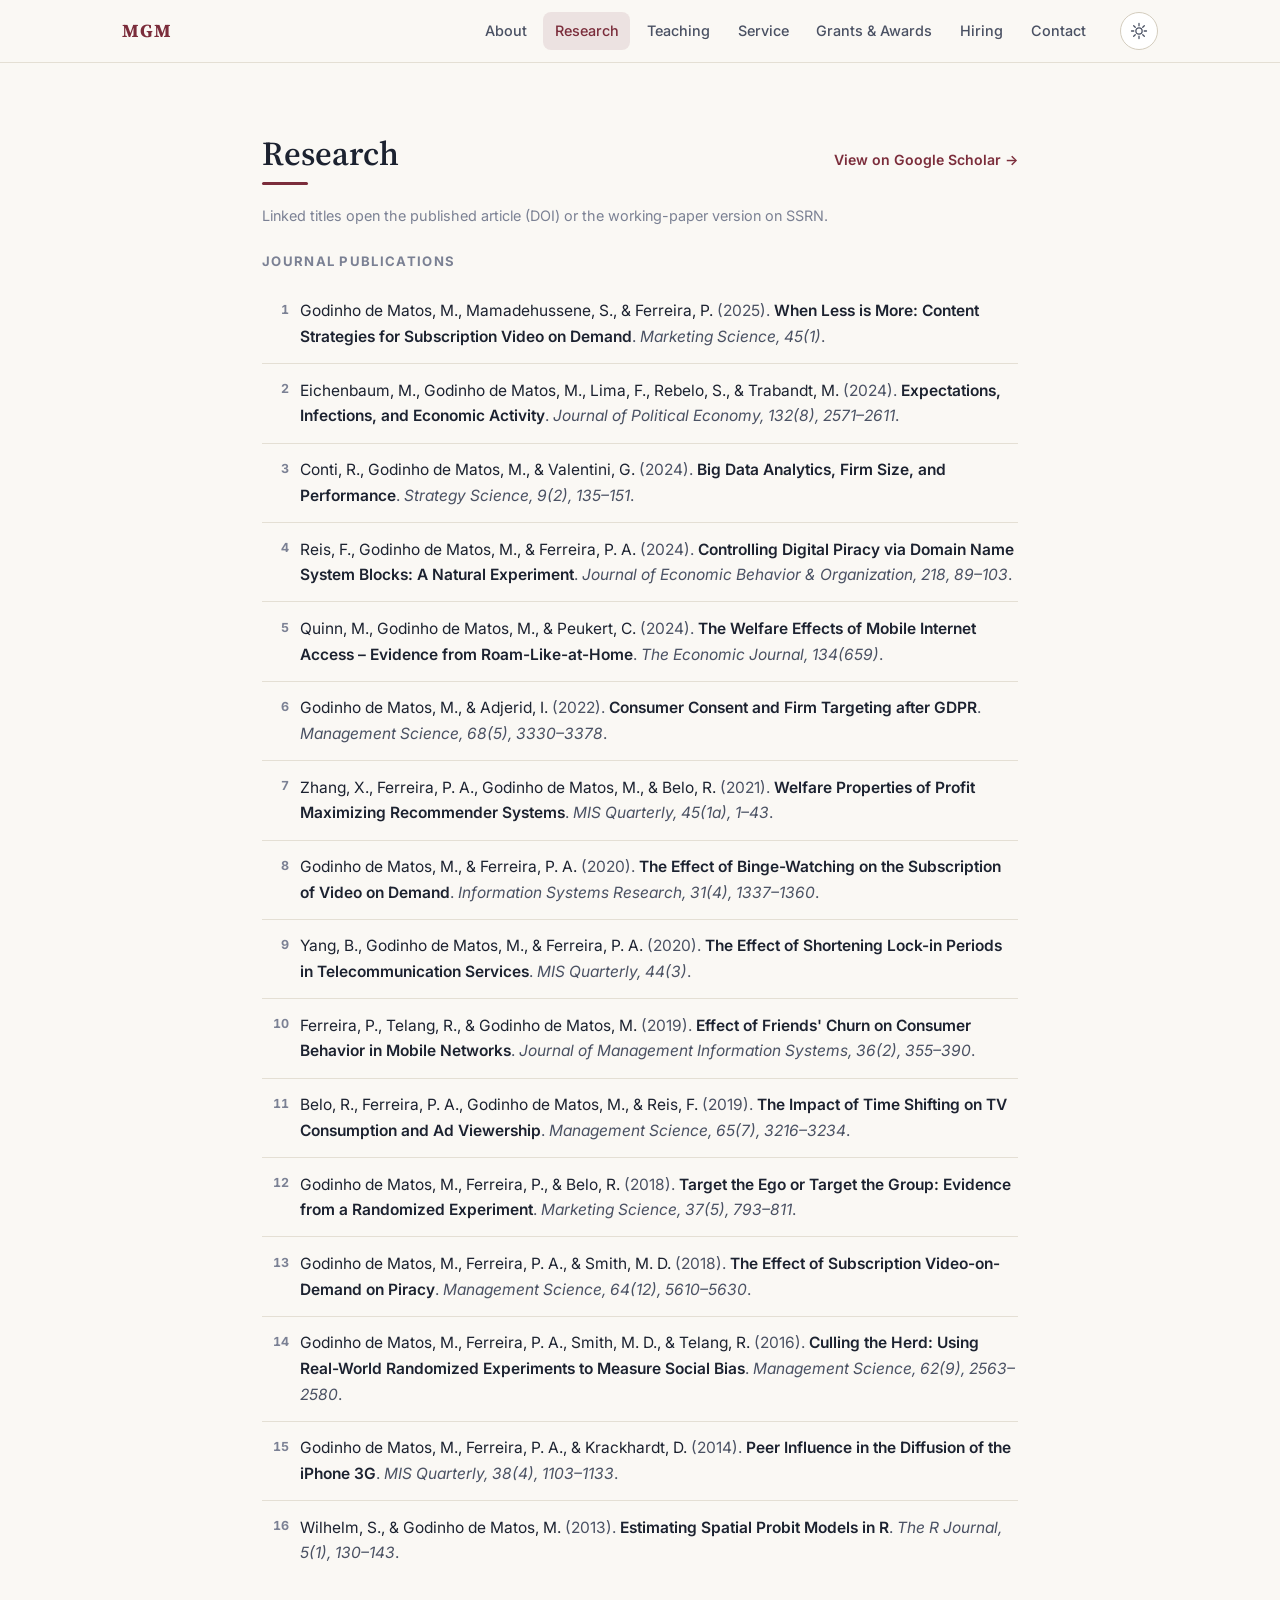
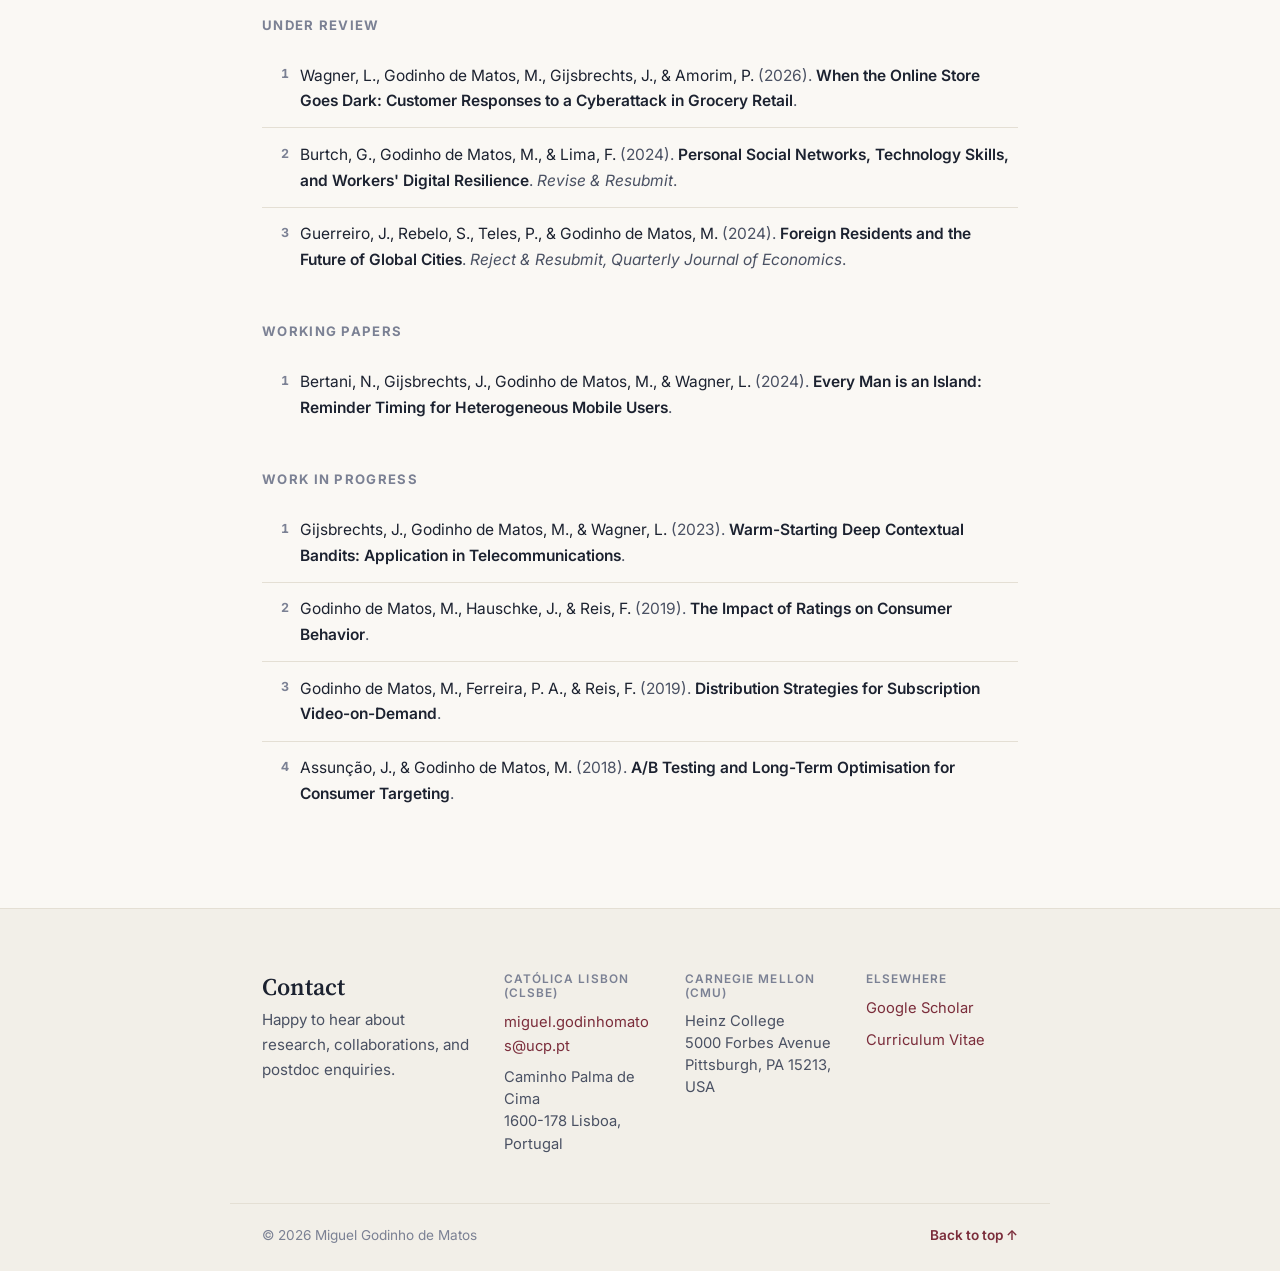
==== commit 89f155ba: "content: reclassify publications per author - Move 'When the Online Store Goes Dark' (cyberattack pa" ====
--- a/research.html
+++ b/research.html
@@ -55,17 +55,14 @@
 
     <h2 class="subhead">Under Review</h2>
     <ol class="pubs">
+      <li><span class="pub-authors">Wagner, L., Godinho de Matos, M., Gijsbrechts, J., &amp; Amorim, P.</span> (2026). <a class="pub-title" href="https://papers.ssrn.com/sol3/papers.cfm?abstract_id=6653138" target="_blank" rel="noopener">When the Online Store Goes Dark: Customer Responses to a Cyberattack in Grocery Retail</a>.</li>
       <li><span class="pub-authors">Burtch, G., Godinho de Matos, M., &amp; Lima, F.</span> (2024). <span class="pub-title">Personal Social Networks, Technology Skills, and Workers' Digital Resilience</span>. <span class="pub-venue">Revise &amp; Resubmit</span>.</li>
       <li><span class="pub-authors">Guerreiro, J., Rebelo, S., Teles, P., &amp; Godinho de Matos, M.</span> (2024). <a class="pub-title" href="https://papers.ssrn.com/sol3/papers.cfm?abstract_id=4497983" target="_blank" rel="noopener">Foreign Residents and the Future of Global Cities</a>. <span class="pub-venue">Reject &amp; Resubmit, Quarterly Journal of Economics</span>.</li>
     </ol>
 
     <h2 class="subhead">Working Papers</h2>
     <ol class="pubs">
-      <li><span class="pub-authors">Wagner, L., Godinho de Matos, M., Gijsbrechts, J., &amp; Amorim, P.</span> (2026). <a class="pub-title" href="https://papers.ssrn.com/sol3/papers.cfm?abstract_id=6653138" target="_blank" rel="noopener">When the Online Store Goes Dark: Customer Responses to a Cyberattack in Grocery Retail</a>.</li>
       <li><span class="pub-authors">Bertani, N., Gijsbrechts, J., Godinho de Matos, M., &amp; Wagner, L.</span> (2024). <a class="pub-title" href="https://papers.ssrn.com/sol3/papers.cfm?abstract_id=4911622" target="_blank" rel="noopener">Every Man is an Island: Reminder Timing for Heterogeneous Mobile Users</a>.</li>
-      <li><span class="pub-authors">Eichenbaum, M., Godinho de Matos, M., Lima, F., Rebelo, S., &amp; Trabandt, M.</span> (2020). <span class="pub-title">How do People Respond to Small Probability Events with Large, Negative Consequences?</span></li>
-      <li><span class="pub-authors">Yang, B., Godinho de Matos, M., &amp; Ferreira, P. A.</span> (2019). <span class="pub-title">Consumer Digital Shopping Journey in Social Environment</span>.</li>
-      <li><span class="pub-authors">Belo, R., Ferreira, P. A., &amp; Godinho de Matos, M.</span> (2018). <span class="pub-title">Word of Mouth in Video-on-Demand: Evidence from a Randomized Experiment</span>.</li>
     </ol>
 
     <h2 class="subhead">Work in Progress</h2>
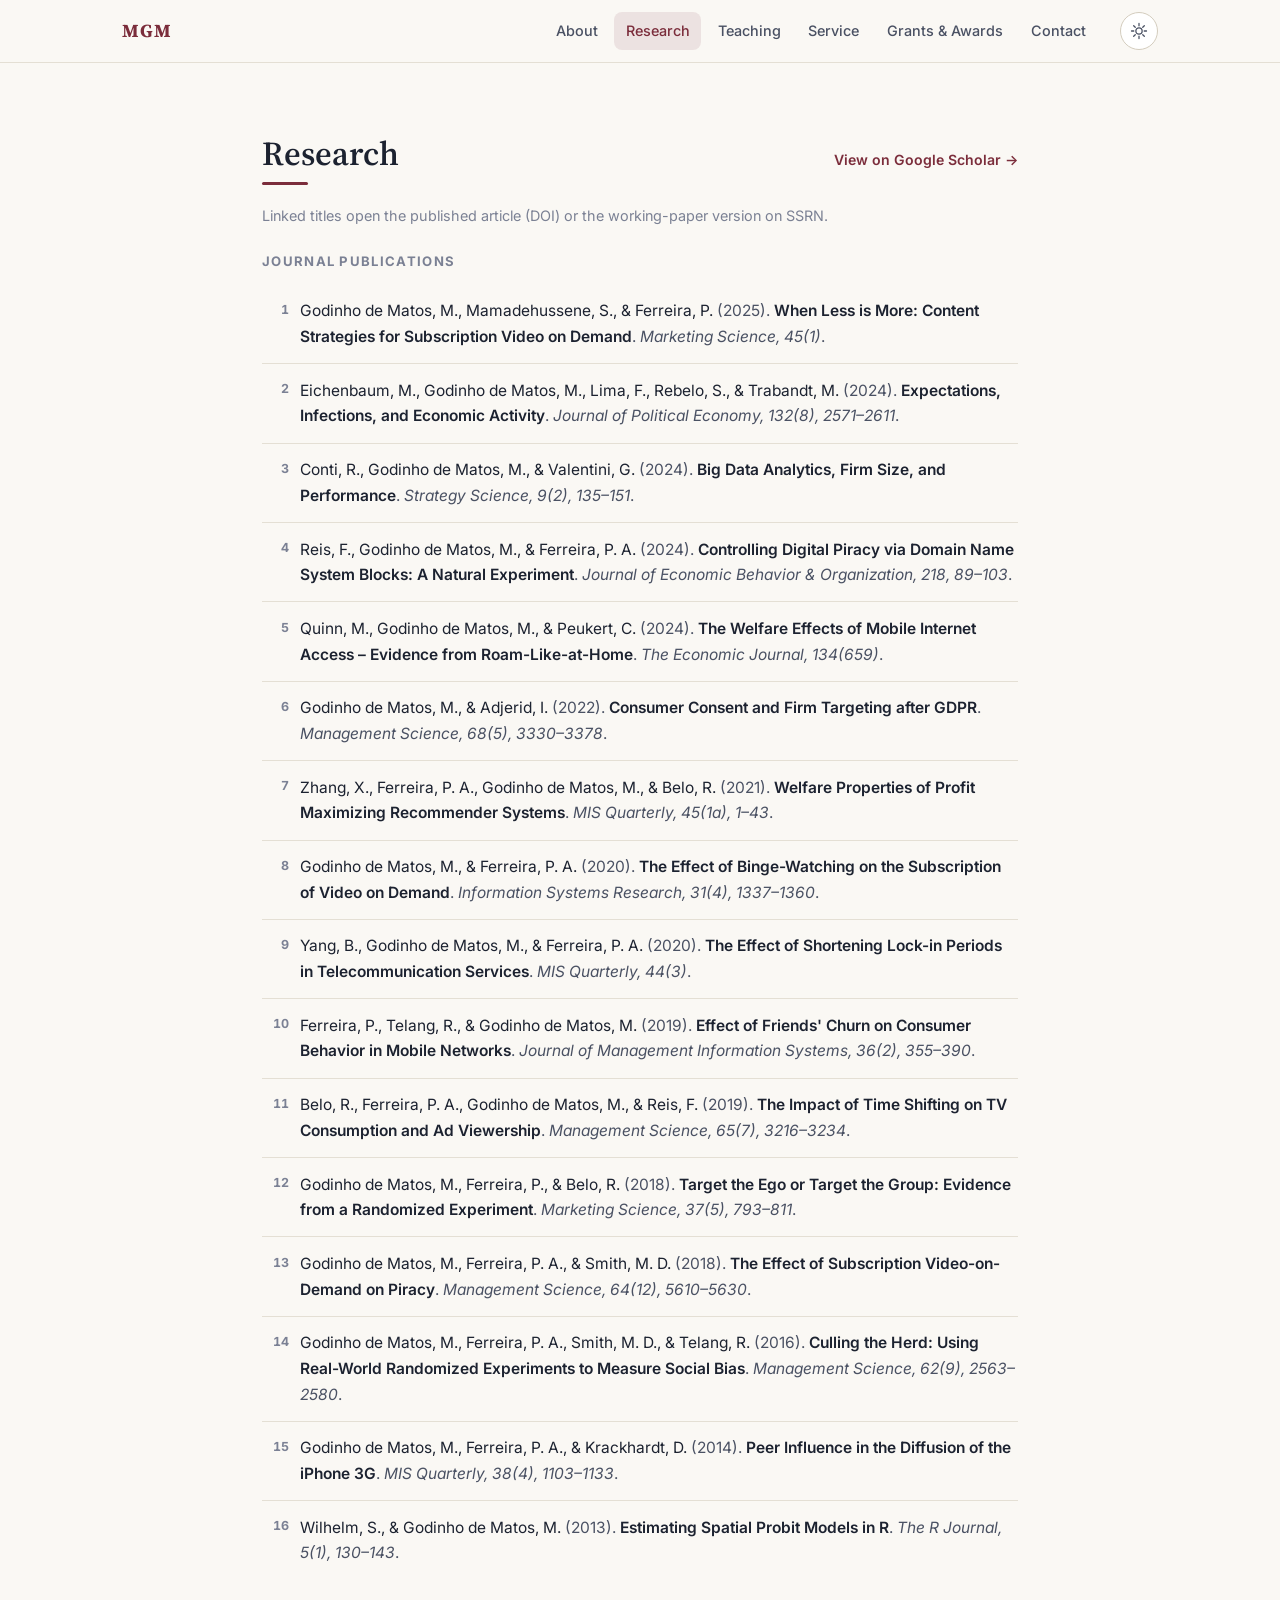
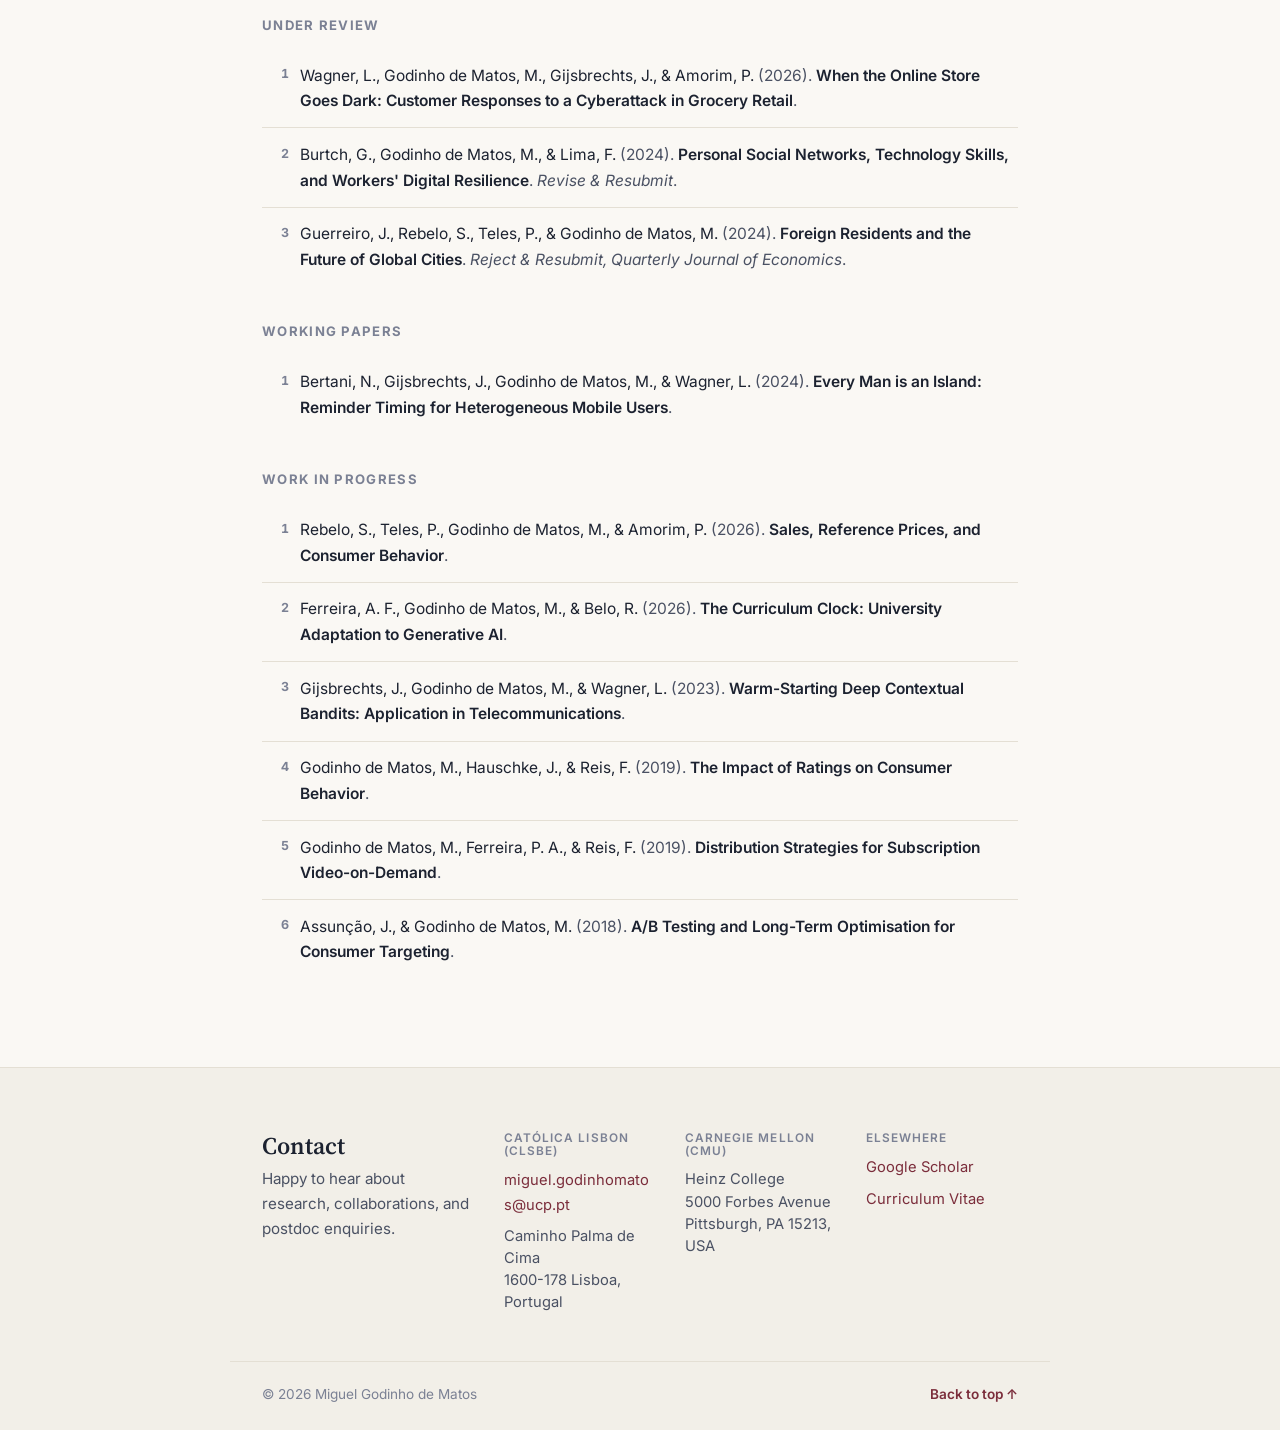
==== commit f2e64709: "content: add two 2026 work-in-progress papers - 'Sales, Reference Prices, and Consumer Behavior' (Re" ====
--- a/research.html
+++ b/research.html
@@ -67,6 +67,8 @@
 
     <h2 class="subhead">Work in Progress</h2>
     <ol class="pubs">
+      <li><span class="pub-authors">Rebelo, S., Teles, P., Godinho de Matos, M., &amp; Amorim, P.</span> (2026). <span class="pub-title">Sales, Reference Prices, and Consumer Behavior</span>.</li>
+      <li><span class="pub-authors">Ferreira, A. F., Godinho de Matos, M., &amp; Belo, R.</span> (2026). <span class="pub-title">The Curriculum Clock: University Adaptation to Generative AI</span>.</li>
       <li><span class="pub-authors">Gijsbrechts, J., Godinho de Matos, M., &amp; Wagner, L.</span> (2023). <span class="pub-title">Warm-Starting Deep Contextual Bandits: Application in Telecommunications</span>.</li>
       <li><span class="pub-authors">Godinho de Matos, M., Hauschke, J., &amp; Reis, F.</span> (2019). <span class="pub-title">The Impact of Ratings on Consumer Behavior</span>.</li>
       <li><span class="pub-authors">Godinho de Matos, M., Ferreira, P. A., &amp; Reis, F.</span> (2019). <span class="pub-title">Distribution Strategies for Subscription Video-on-Demand</span>.</li>
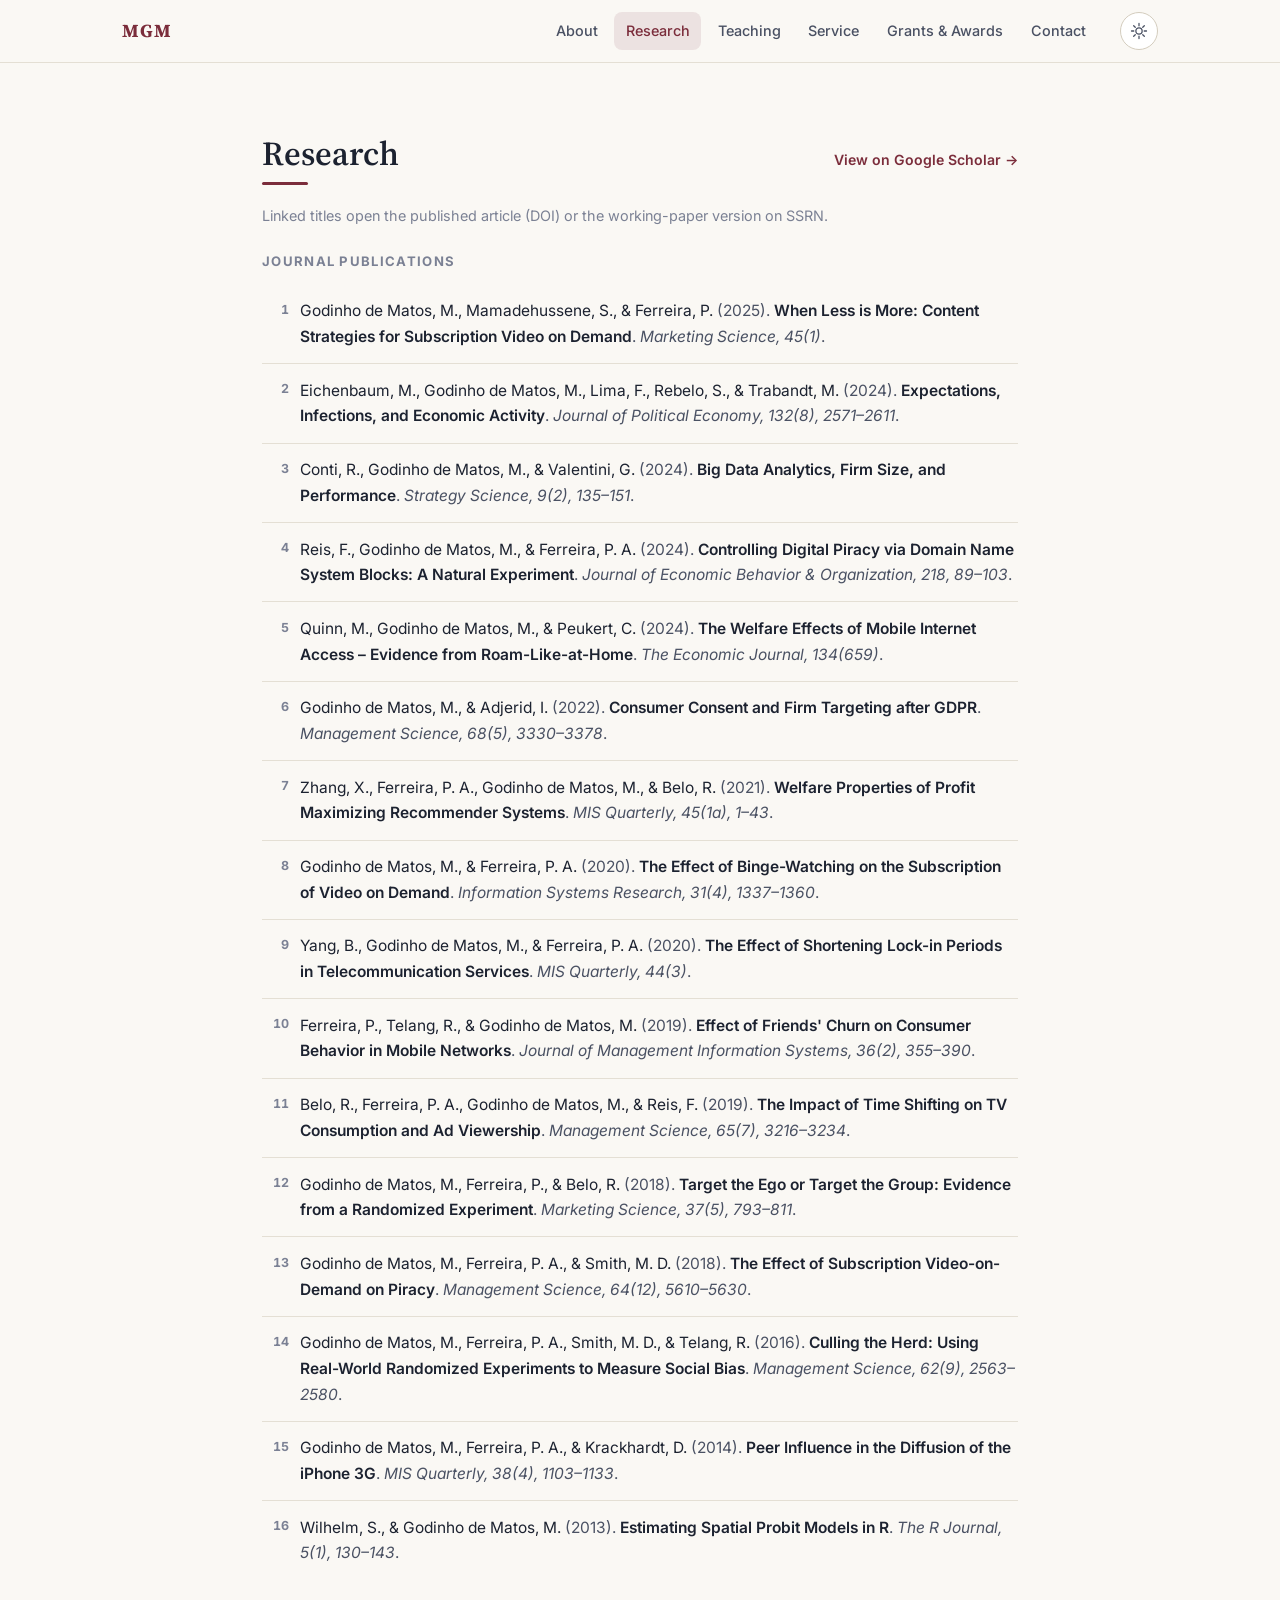
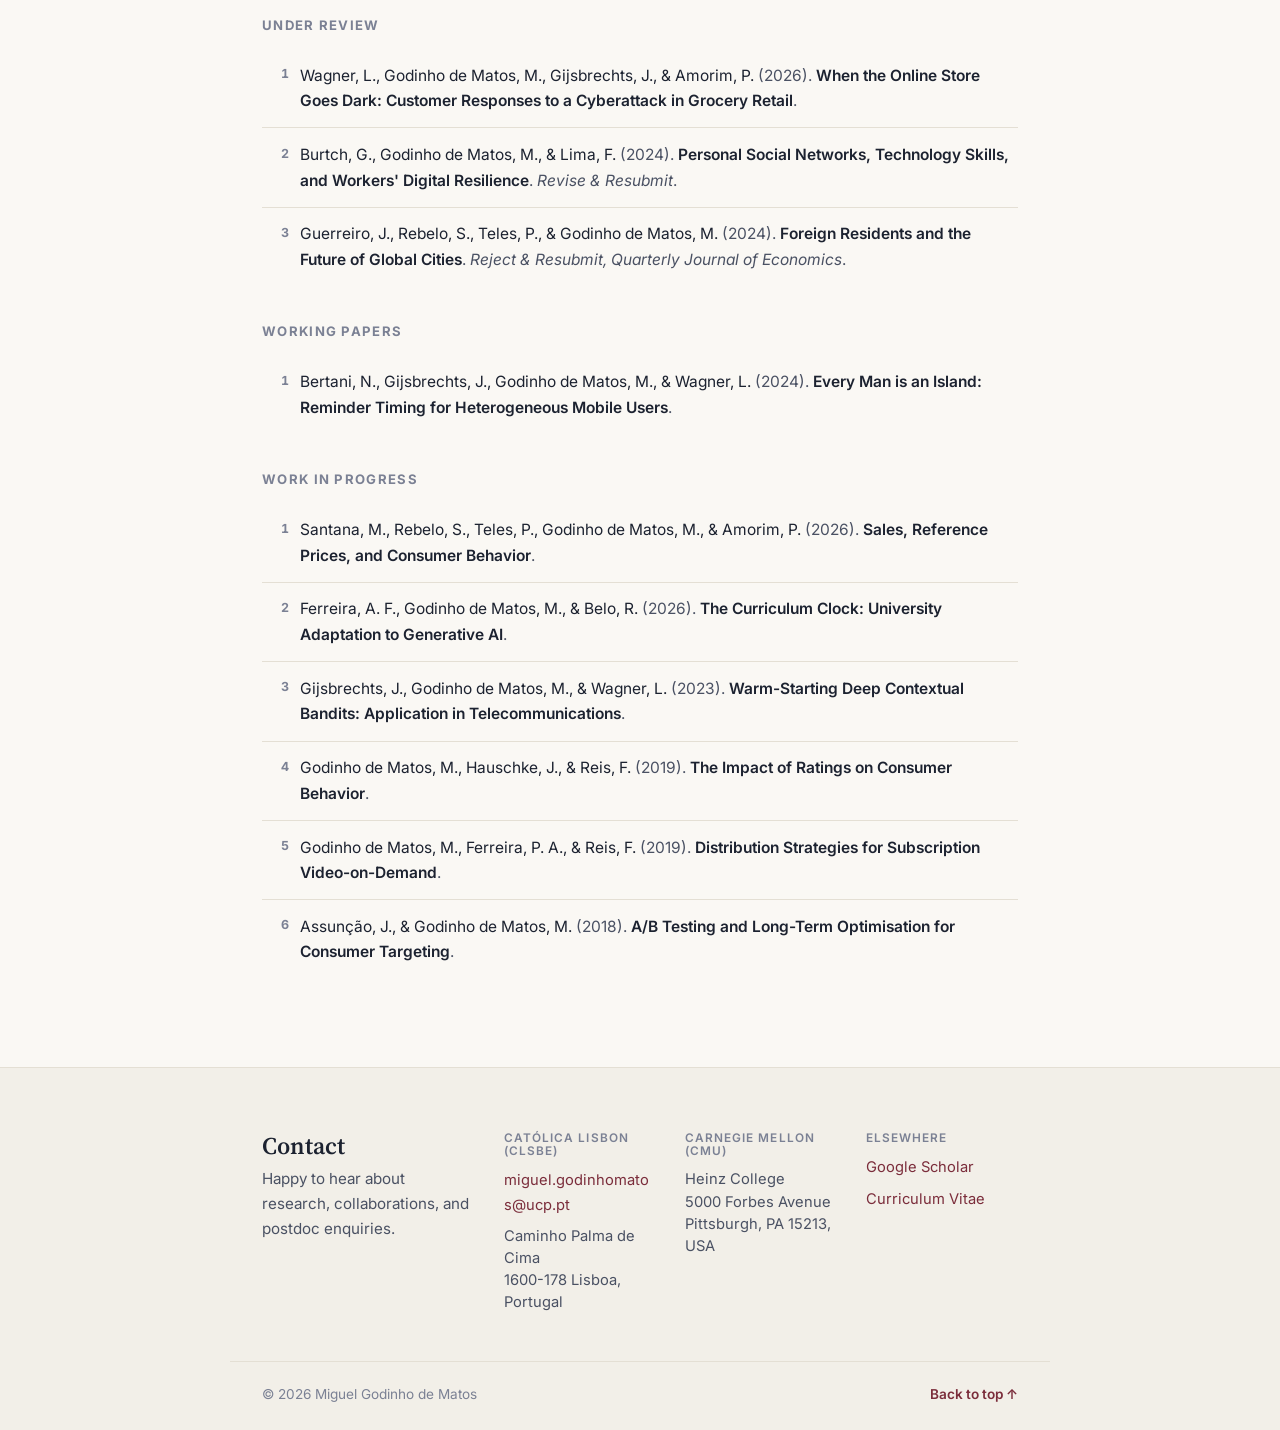
==== commit 4e43a2b2: "content: add Miguel Santana as first author on 'Sales, Reference Prices, and Consumer Behavior' Co-A" ====
--- a/research.html
+++ b/research.html
@@ -67,7 +67,7 @@
 
     <h2 class="subhead">Work in Progress</h2>
     <ol class="pubs">
-      <li><span class="pub-authors">Rebelo, S., Teles, P., Godinho de Matos, M., &amp; Amorim, P.</span> (2026). <span class="pub-title">Sales, Reference Prices, and Consumer Behavior</span>.</li>
+      <li><span class="pub-authors">Santana, M., Rebelo, S., Teles, P., Godinho de Matos, M., &amp; Amorim, P.</span> (2026). <span class="pub-title">Sales, Reference Prices, and Consumer Behavior</span>.</li>
       <li><span class="pub-authors">Ferreira, A. F., Godinho de Matos, M., &amp; Belo, R.</span> (2026). <span class="pub-title">The Curriculum Clock: University Adaptation to Generative AI</span>.</li>
       <li><span class="pub-authors">Gijsbrechts, J., Godinho de Matos, M., &amp; Wagner, L.</span> (2023). <span class="pub-title">Warm-Starting Deep Contextual Bandits: Application in Telecommunications</span>.</li>
       <li><span class="pub-authors">Godinho de Matos, M., Hauschke, J., &amp; Reis, F.</span> (2019). <span class="pub-title">The Impact of Ratings on Consumer Behavior</span>.</li>
